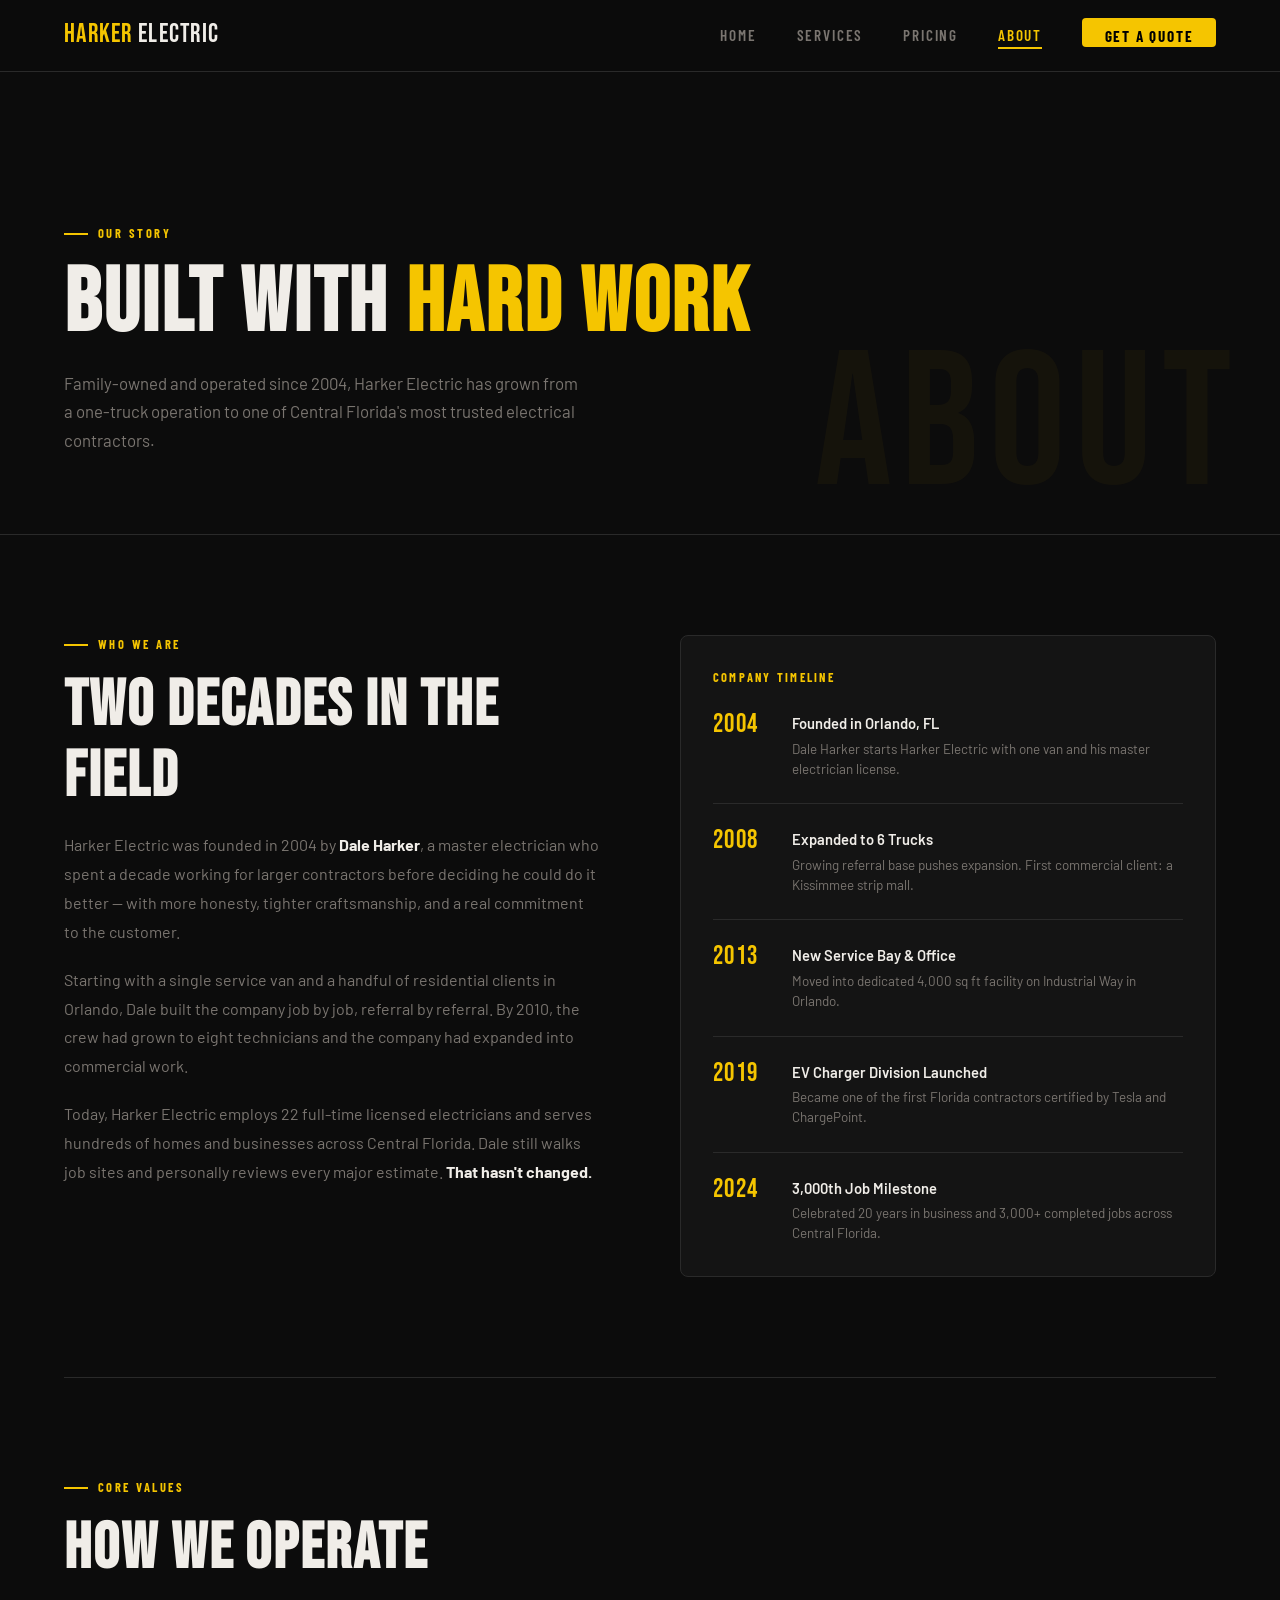
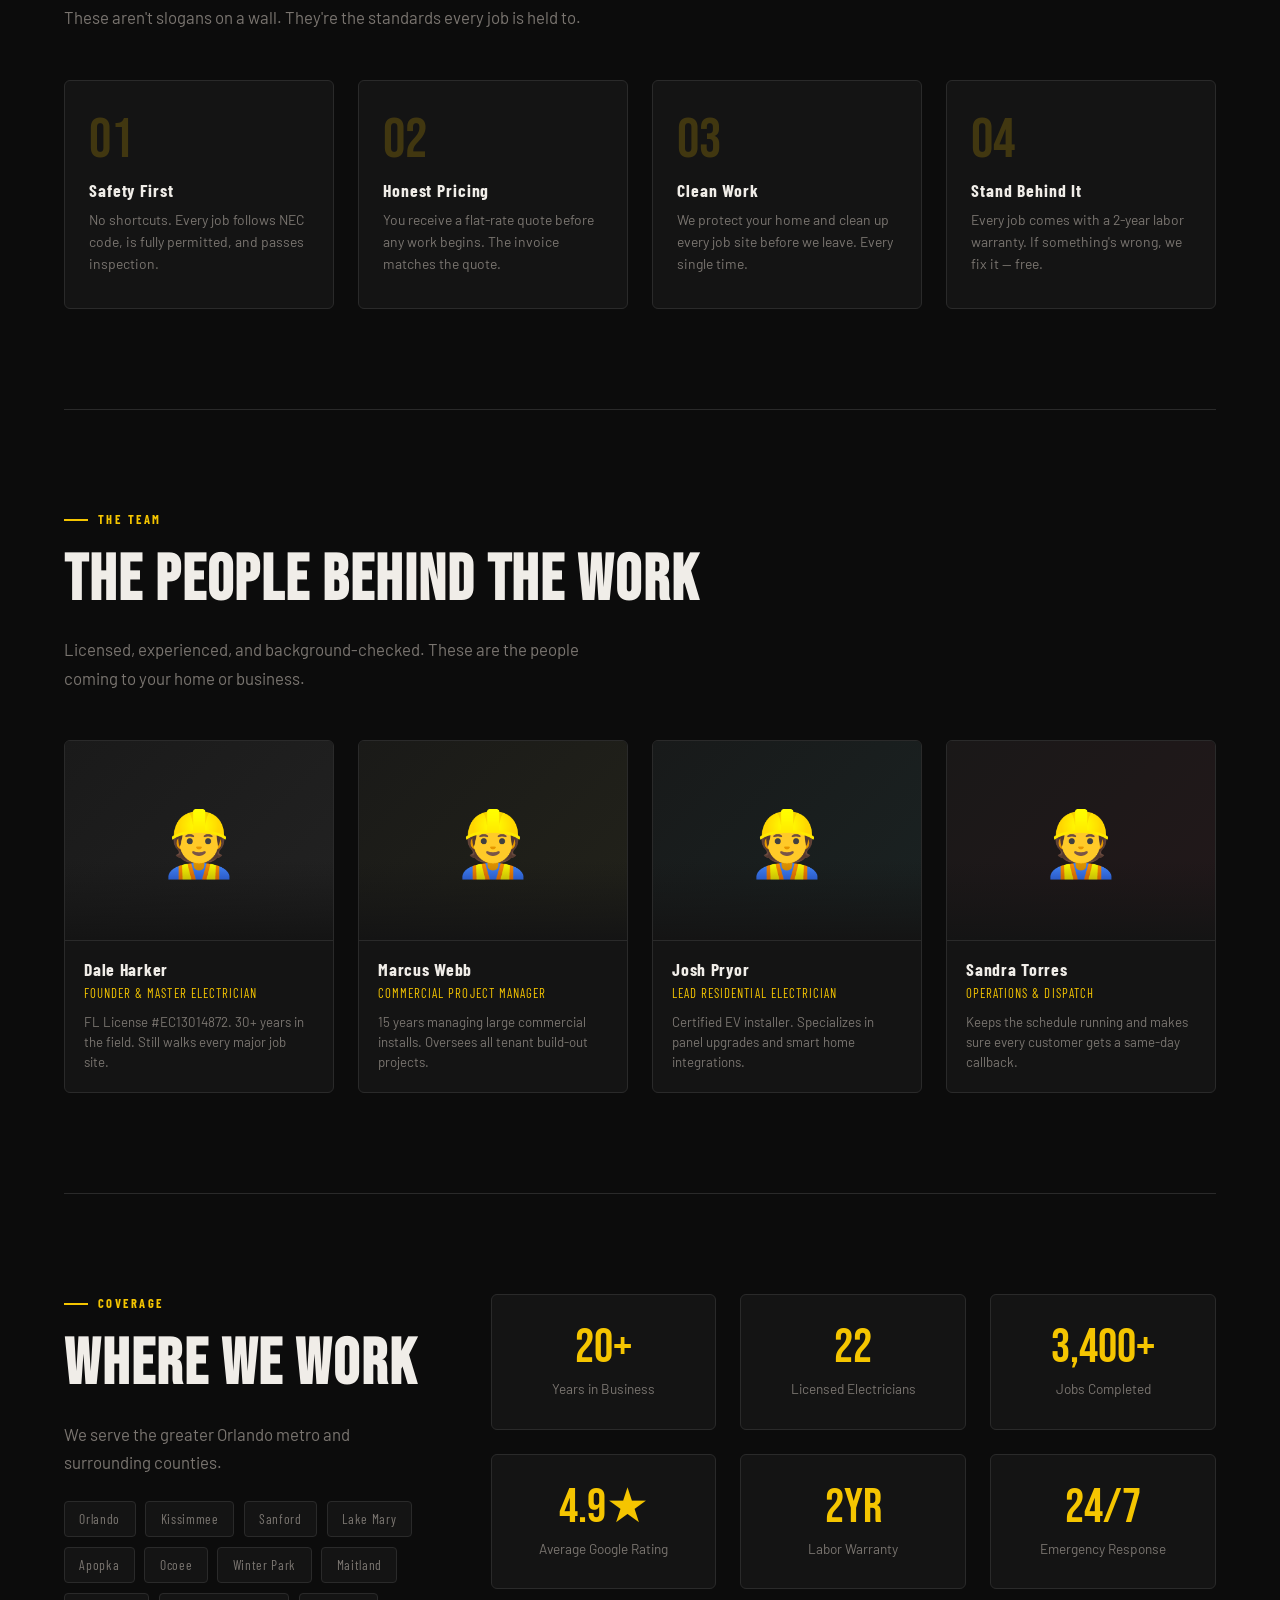
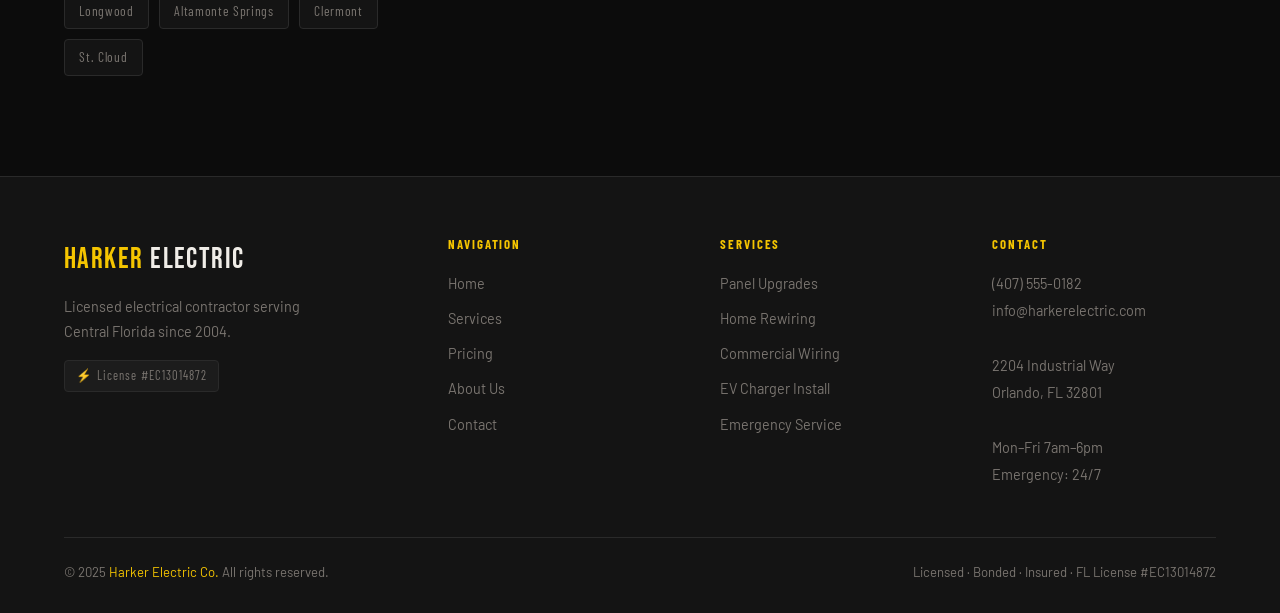
==== about.html @ 9a43e36b "Add files via upload" ====
<!DOCTYPE html>
<html lang="en">
<head>
  <meta charset="UTF-8">
  <meta name="viewport" content="width=device-width, initial-scale=1.0">
  <title>About Us — Harker Electric Co.</title>
  <link rel="stylesheet" href="styles.css">
  <style>
    .page-hero {
      padding: calc(var(--nav-h) + 80px) 5% 80px;
      border-bottom: 1px solid var(--border);
      position: relative;
      overflow: hidden;
    }

    .page-hero::after {
      content: 'ABOUT';
      position: absolute;
      right: 3%;
      bottom: -10%;
      font-family: 'Bebas Neue', sans-serif;
      font-size: clamp(6rem, 15vw, 14rem);
      color: rgba(245,197,0,0.04);
      letter-spacing: 0.05em;
      pointer-events: none;
    }

    .page-hero h1 {
      font-family: 'Bebas Neue', sans-serif;
      font-size: clamp(3rem, 7vw, 6rem);
      letter-spacing: 0.03em;
      line-height: 1;
      max-width: 700px;
    }

    .page-hero h1 em { font-style: normal; color: var(--yellow); }
    .page-hero p { color: var(--muted); font-size: 1.05rem; max-width: 520px; line-height: 1.7; margin-top: 1.2rem; }

    /* ── Story ── */
    .story-grid {
      display: grid;
      grid-template-columns: 1fr 1fr;
      gap: 5rem;
      align-items: start;
    }

    .story-text p {
      color: var(--muted);
      font-size: 1rem;
      line-height: 1.8;
      margin-bottom: 1.2rem;
    }

    .story-text p strong { color: var(--text); }

    .story-timeline {
      background: var(--surface);
      border: 1px solid var(--border);
      border-radius: 8px;
      padding: 2rem;
    }

    .timeline-title {
      font-family: 'Barlow Condensed', sans-serif;
      font-size: 0.78rem;
      font-weight: 700;
      letter-spacing: 0.18em;
      text-transform: uppercase;
      color: var(--yellow);
      margin-bottom: 1.5rem;
    }

    .tl-item {
      display: flex;
      gap: 1.2rem;
      padding-bottom: 1.5rem;
      margin-bottom: 1.5rem;
      border-bottom: 1px solid var(--border);
      position: relative;
    }

    .tl-item:last-child { border-bottom: none; margin-bottom: 0; padding-bottom: 0; }

    .tl-year {
      font-family: 'Bebas Neue', sans-serif;
      font-size: 1.6rem;
      color: var(--yellow);
      letter-spacing: 0.05em;
      line-height: 1;
      min-width: 60px;
    }

    .tl-content strong { display: block; font-size: 0.92rem; font-weight: 600; margin-bottom: 0.2rem; }
    .tl-content p { font-size: 0.84rem; color: var(--muted); line-height: 1.5; }

    /* ── Values ── */
    .values-grid {
      display: grid;
      grid-template-columns: repeat(4, 1fr);
      gap: 1.5rem;
    }

    .value-card {
      background: var(--surface);
      border: 1px solid var(--border);
      border-radius: 6px;
      padding: 2rem 1.5rem;
      transition: border-color 0.2s;
    }

    .value-card:hover { border-color: rgba(245,197,0,0.4); }

    .value-num {
      font-family: 'Bebas Neue', sans-serif;
      font-size: 3.5rem;
      color: rgba(245,197,0,0.2);
      line-height: 1;
      margin-bottom: 0.8rem;
    }

    .value-card h3 {
      font-family: 'Barlow Condensed', sans-serif;
      font-size: 1.1rem;
      font-weight: 700;
      letter-spacing: 0.05em;
      margin-bottom: 0.5rem;
    }

    .value-card p { font-size: 0.87rem; color: var(--muted); line-height: 1.6; }

    /* ── Team ── */
    .team-grid {
      display: grid;
      grid-template-columns: repeat(4, 1fr);
      gap: 1.5rem;
    }

    .team-card {
      background: var(--surface);
      border: 1px solid var(--border);
      border-radius: 6px;
      overflow: hidden;
      transition: border-color 0.2s, transform 0.2s;
    }

    .team-card:hover {
      border-color: rgba(245,197,0,0.4);
      transform: translateY(-3px);
    }

    .team-photo {
      height: 200px;
      background: var(--surface2);
      display: flex;
      align-items: center;
      justify-content: center;
      border-bottom: 1px solid var(--border);
      font-size: 4rem;
      position: relative;
      overflow: hidden;
    }

    .team-photo::after {
      content: '';
      position: absolute;
      bottom: 0; left: 0; right: 0;
      height: 40%;
      background: linear-gradient(transparent, var(--surface));
    }

    .team-info { padding: 1.2rem; }

    .team-info h3 {
      font-family: 'Barlow Condensed', sans-serif;
      font-size: 1.1rem;
      font-weight: 700;
      letter-spacing: 0.04em;
      margin-bottom: 0.2rem;
    }

    .team-role {
      font-size: 0.8rem;
      color: var(--yellow);
      font-family: 'Barlow Condensed', sans-serif;
      letter-spacing: 0.08em;
      text-transform: uppercase;
      margin-bottom: 0.6rem;
    }

    .team-info p { font-size: 0.83rem; color: var(--muted); line-height: 1.5; }

    /* ── Service Area ── */
    .area-grid {
      display: grid;
      grid-template-columns: 1fr 2fr;
      gap: 4rem;
      align-items: start;
    }

    .area-tags { display: flex; flex-wrap: wrap; gap: 0.6rem; margin-top: 1.5rem; }

    .area-tag {
      background: var(--surface);
      border: 1px solid var(--border);
      border-radius: 4px;
      padding: 0.4rem 0.9rem;
      font-size: 0.85rem;
      font-family: 'Barlow Condensed', sans-serif;
      letter-spacing: 0.05em;
      color: var(--muted);
      transition: border-color 0.2s, color 0.2s;
    }

    .area-tag:hover { border-color: var(--yellow); color: var(--yellow); }

    .stats-row {
      display: grid;
      grid-template-columns: repeat(3, 1fr);
      gap: 1.5rem;
    }

    .stat-box {
      background: var(--surface);
      border: 1px solid var(--border);
      border-radius: 6px;
      padding: 1.8rem;
      text-align: center;
    }

    .stat-box .stat-num {
      font-family: 'Bebas Neue', sans-serif;
      font-size: 3rem;
      color: var(--yellow);
      line-height: 1;
      margin-bottom: 0.4rem;
    }

    .stat-box .stat-label { font-size: 0.85rem; color: var(--muted); }

    @media (max-width: 1000px) {
      .values-grid { grid-template-columns: 1fr 1fr; }
      .team-grid { grid-template-columns: 1fr 1fr; }
    }

    @media (max-width: 700px) {
      .story-grid { grid-template-columns: 1fr; }
      .values-grid { grid-template-columns: 1fr; }
      .team-grid { grid-template-columns: 1fr; }
      .area-grid { grid-template-columns: 1fr; }
      .stats-row { grid-template-columns: 1fr; }
    }
  </style>
</head>
<body>

<nav>
  <a href="index.html" class="nav-logo">HARKER <span>ELECTRIC</span></a>
  <ul class="nav-links">
    <li><a href="index.html">Home</a></li>
    <li><a href="services.html">Services</a></li>
    <li><a href="pricing.html">Pricing</a></li>
    <li><a href="about.html" class="active">About</a></li>
    <li><a href="contact.html" class="nav-cta">Get a Quote</a></li>
  </ul>
</nav>

<div class="page">

  <div class="page-hero">
    <div class="section-label">Our Story</div>
    <h1>BUILT WITH <em>HARD WORK</em></h1>
    <p>Family-owned and operated since 2004, Harker Electric has grown from a one-truck operation to one of Central Florida's most trusted electrical contractors.</p>
  </div>

  <!-- STORY -->
  <section>
    <div class="story-grid">
      <div class="story-text">
        <div class="section-label">Who We Are</div>
        <h2 class="section-title">TWO DECADES IN THE FIELD</h2>
        <p>Harker Electric was founded in 2004 by <strong>Dale Harker</strong>, a master electrician who spent a decade working for larger contractors before deciding he could do it better — with more honesty, tighter craftsmanship, and a real commitment to the customer.</p>
        <p>Starting with a single service van and a handful of residential clients in Orlando, Dale built the company job by job, referral by referral. By 2010, the crew had grown to eight technicians and the company had expanded into commercial work.</p>
        <p>Today, Harker Electric employs 22 full-time licensed electricians and serves hundreds of homes and businesses across Central Florida. Dale still walks job sites and personally reviews every major estimate. <strong>That hasn't changed.</strong></p>
      </div>
      <div>
        <div class="story-timeline">
          <div class="timeline-title">Company Timeline</div>
          <div class="tl-item">
            <div class="tl-year">2004</div>
            <div class="tl-content">
              <strong>Founded in Orlando, FL</strong>
              <p>Dale Harker starts Harker Electric with one van and his master electrician license.</p>
            </div>
          </div>
          <div class="tl-item">
            <div class="tl-year">2008</div>
            <div class="tl-content">
              <strong>Expanded to 6 Trucks</strong>
              <p>Growing referral base pushes expansion. First commercial client: a Kissimmee strip mall.</p>
            </div>
          </div>
          <div class="tl-item">
            <div class="tl-year">2013</div>
            <div class="tl-content">
              <strong>New Service Bay &amp; Office</strong>
              <p>Moved into dedicated 4,000 sq ft facility on Industrial Way in Orlando.</p>
            </div>
          </div>
          <div class="tl-item">
            <div class="tl-year">2019</div>
            <div class="tl-content">
              <strong>EV Charger Division Launched</strong>
              <p>Became one of the first Florida contractors certified by Tesla and ChargePoint.</p>
            </div>
          </div>
          <div class="tl-item">
            <div class="tl-year">2024</div>
            <div class="tl-content">
              <strong>3,000th Job Milestone</strong>
              <p>Celebrated 20 years in business and 3,000+ completed jobs across Central Florida.</p>
            </div>
          </div>
        </div>
      </div>
    </div>
  </section>

  <div class="divider"></div>

  <!-- VALUES -->
  <section>
    <div class="section-label">Core Values</div>
    <h2 class="section-title">HOW WE OPERATE</h2>
    <p class="section-sub" style="margin-bottom:3rem">These aren't slogans on a wall. They're the standards every job is held to.</p>
    <div class="values-grid">
      <div class="value-card">
        <div class="value-num">01</div>
        <h3>Safety First</h3>
        <p>No shortcuts. Every job follows NEC code, is fully permitted, and passes inspection.</p>
      </div>
      <div class="value-card">
        <div class="value-num">02</div>
        <h3>Honest Pricing</h3>
        <p>You receive a flat-rate quote before any work begins. The invoice matches the quote.</p>
      </div>
      <div class="value-card">
        <div class="value-num">03</div>
        <h3>Clean Work</h3>
        <p>We protect your home and clean up every job site before we leave. Every single time.</p>
      </div>
      <div class="value-card">
        <div class="value-num">04</div>
        <h3>Stand Behind It</h3>
        <p>Every job comes with a 2-year labor warranty. If something's wrong, we fix it — free.</p>
      </div>
    </div>
  </section>

  <div class="divider"></div>

  <!-- TEAM -->
  <section>
    <div class="section-label">The Team</div>
    <h2 class="section-title">THE PEOPLE BEHIND THE WORK</h2>
    <p class="section-sub" style="margin-bottom:3rem">Licensed, experienced, and background-checked. These are the people coming to your home or business.</p>
    <div class="team-grid">
      <div class="team-card">
        <div class="team-photo" style="background: linear-gradient(135deg, #1a1a1a, #222)">👷</div>
        <div class="team-info">
          <h3>Dale Harker</h3>
          <div class="team-role">Founder &amp; Master Electrician</div>
          <p>FL License #EC13014872. 30+ years in the field. Still walks every major job site.</p>
        </div>
      </div>
      <div class="team-card">
        <div class="team-photo" style="background: linear-gradient(135deg, #1a1a18, #22221a)">👷</div>
        <div class="team-info">
          <h3>Marcus Webb</h3>
          <div class="team-role">Commercial Project Manager</div>
          <p>15 years managing large commercial installs. Oversees all tenant build-out projects.</p>
        </div>
      </div>
      <div class="team-card">
        <div class="team-photo" style="background: linear-gradient(135deg, #181a1a, #1a2222)">👷</div>
        <div class="team-info">
          <h3>Josh Pryor</h3>
          <div class="team-role">Lead Residential Electrician</div>
          <p>Certified EV installer. Specializes in panel upgrades and smart home integrations.</p>
        </div>
      </div>
      <div class="team-card">
        <div class="team-photo" style="background: linear-gradient(135deg, #1a1818, #22181a)">👷</div>
        <div class="team-info">
          <h3>Sandra Torres</h3>
          <div class="team-role">Operations &amp; Dispatch</div>
          <p>Keeps the schedule running and makes sure every customer gets a same-day callback.</p>
        </div>
      </div>
    </div>
  </section>

  <div class="divider"></div>

  <!-- SERVICE AREA + STATS -->
  <section>
    <div class="area-grid">
      <div>
        <div class="section-label">Coverage</div>
        <h2 class="section-title">WHERE WE WORK</h2>
        <p class="section-sub">We serve the greater Orlando metro and surrounding counties.</p>
        <div class="area-tags">
          <span class="area-tag">Orlando</span>
          <span class="area-tag">Kissimmee</span>
          <span class="area-tag">Sanford</span>
          <span class="area-tag">Lake Mary</span>
          <span class="area-tag">Apopka</span>
          <span class="area-tag">Ocoee</span>
          <span class="area-tag">Winter Park</span>
          <span class="area-tag">Maitland</span>
          <span class="area-tag">Longwood</span>
          <span class="area-tag">Altamonte Springs</span>
          <span class="area-tag">Clermont</span>
          <span class="area-tag">St. Cloud</span>
        </div>
      </div>
      <div>
        <div class="stats-row">
          <div class="stat-box">
            <div class="stat-num">20+</div>
            <div class="stat-label">Years in Business</div>
          </div>
          <div class="stat-box">
            <div class="stat-num">22</div>
            <div class="stat-label">Licensed Electricians</div>
          </div>
          <div class="stat-box">
            <div class="stat-num">3,400+</div>
            <div class="stat-label">Jobs Completed</div>
          </div>
          <div class="stat-box">
            <div class="stat-num">4.9★</div>
            <div class="stat-label">Average Google Rating</div>
          </div>
          <div class="stat-box">
            <div class="stat-num">2yr</div>
            <div class="stat-label">Labor Warranty</div>
          </div>
          <div class="stat-box">
            <div class="stat-num">24/7</div>
            <div class="stat-label">Emergency Response</div>
          </div>
        </div>
      </div>
    </div>
  </section>

  <!-- FOOTER -->
  <footer>
    <div class="footer-grid">
      <div class="footer-brand">
        <div class="nav-logo">HARKER <span>ELECTRIC</span></div>
        <p>Licensed electrical contractor serving Central Florida since 2004.</p>
        <div class="license-tag" style="margin-top:1rem">⚡ License #EC13014872</div>
      </div>
      <div class="footer-col">
        <h4>Navigation</h4>
        <ul>
          <li><a href="index.html">Home</a></li>
          <li><a href="services.html">Services</a></li>
          <li><a href="pricing.html">Pricing</a></li>
          <li><a href="about.html">About Us</a></li>
          <li><a href="contact.html">Contact</a></li>
        </ul>
      </div>
      <div class="footer-col">
        <h4>Services</h4>
        <ul>
          <li><a href="services.html">Panel Upgrades</a></li>
          <li><a href="services.html">Home Rewiring</a></li>
          <li><a href="services.html">Commercial Wiring</a></li>
          <li><a href="services.html">EV Charger Install</a></li>
          <li><a href="services.html">Emergency Service</a></li>
        </ul>
      </div>
      <div class="footer-col">
        <h4>Contact</h4>
        <p>
          (407) 555-0182<br>
          info@harkerelectric.com<br><br>
          2204 Industrial Way<br>
          Orlando, FL 32801<br><br>
          Mon–Fri 7am–6pm<br>
          Emergency: 24/7
        </p>
      </div>
    </div>
    <div class="footer-bottom">
      <p>© 2025 <span>Harker Electric Co.</span> All rights reserved.</p>
      <p>Licensed · Bonded · Insured · FL License #EC13014872</p>
    </div>
  </footer>

</div>
</body>
</html>
---- styles.css ----
@import url('https://fonts.googleapis.com/css2?family=Bebas+Neue&family=Barlow:wght@400;500;600;700&family=Barlow+Condensed:wght@600;700&display=swap');

/* ── Reset & Base ── */
*, *::before, *::after { box-sizing: border-box; margin: 0; padding: 0; }

:root {
  --bg:        #0c0c0c;
  --surface:   #141414;
  --surface2:  #1c1c1c;
  --border:    #2a2a2a;
  --yellow:    #f5c500;
  --yellow-dk: #c99e00;
  --text:      #f0ede8;
  --muted:     #7a7570;
  --danger:    #e04040;
  --radius:    4px;
  --nav-h:     72px;
}

html { scroll-behavior: smooth; }

body {
  background: var(--bg);
  color: var(--text);
  font-family: 'Barlow', sans-serif;
  font-size: 16px;
  line-height: 1.6;
  -webkit-font-smoothing: antialiased;
}

a { color: inherit; text-decoration: none; }
img { display: block; max-width: 100%; }
ul { list-style: none; }

/* ── Typography ── */
h1, h2, h3, h4 { line-height: 1.1; }

.display {
  font-family: 'Bebas Neue', sans-serif;
  letter-spacing: 0.02em;
}

/* ── Nav ── */
nav {
  position: fixed;
  top: 0; left: 0; right: 0;
  height: var(--nav-h);
  background: rgba(12,12,12,0.96);
  backdrop-filter: blur(12px);
  border-bottom: 1px solid var(--border);
  display: flex;
  align-items: center;
  justify-content: space-between;
  padding: 0 5%;
  z-index: 100;
}

.nav-logo {
  font-family: 'Bebas Neue', sans-serif;
  font-size: 1.6rem;
  letter-spacing: 0.05em;
  color: var(--yellow);
}

.nav-logo span { color: var(--text); }

.nav-links {
  display: flex;
  gap: 2.5rem;
  font-family: 'Barlow Condensed', sans-serif;
  font-size: 0.95rem;
  font-weight: 600;
  letter-spacing: 0.12em;
  text-transform: uppercase;
}

.nav-links a {
  color: var(--muted);
  transition: color 0.2s;
  padding-bottom: 3px;
  border-bottom: 2px solid transparent;
}

.nav-links a:hover,
.nav-links a.active {
  color: var(--yellow);
  border-bottom-color: var(--yellow);
}

.nav-cta {
  background: var(--yellow);
  color: #000 !important;
  padding: 0.55rem 1.4rem;
  border-bottom: none !important;
  border-radius: var(--radius);
  font-weight: 700;
  transition: background 0.2s !important;
}

.nav-cta:hover { background: #ffd740 !important; }

/* ── Page Wrapper ── */
.page { padding-top: var(--nav-h); }

/* ── Buttons ── */
.btn {
  display: inline-flex;
  align-items: center;
  gap: 0.5rem;
  font-family: 'Barlow Condensed', sans-serif;
  font-weight: 700;
  font-size: 0.9rem;
  letter-spacing: 0.12em;
  text-transform: uppercase;
  padding: 0.85rem 2rem;
  border-radius: var(--radius);
  cursor: pointer;
  transition: all 0.2s;
  border: 2px solid transparent;
}

.btn-primary {
  background: var(--yellow);
  color: #000;
}
.btn-primary:hover {
  background: #ffd740;
  transform: translateY(-1px);
}

.btn-outline {
  background: transparent;
  border-color: var(--border);
  color: var(--text);
}
.btn-outline:hover {
  border-color: var(--yellow);
  color: var(--yellow);
}

/* ── Section Helpers ── */
section { padding: 100px 5%; }

.section-label {
  font-family: 'Barlow Condensed', sans-serif;
  font-size: 0.78rem;
  font-weight: 700;
  letter-spacing: 0.2em;
  text-transform: uppercase;
  color: var(--yellow);
  display: flex;
  align-items: center;
  gap: 0.6rem;
  margin-bottom: 1rem;
}
.section-label::before {
  content: '';
  display: block;
  width: 24px; height: 2px;
  background: var(--yellow);
}

.section-title {
  font-family: 'Bebas Neue', sans-serif;
  font-size: clamp(2.5rem, 5vw, 4rem);
  letter-spacing: 0.03em;
  margin-bottom: 1.2rem;
}

.section-sub {
  color: var(--muted);
  font-size: 1.05rem;
  max-width: 560px;
  line-height: 1.7;
}

/* ── Divider ── */
.divider {
  height: 1px;
  background: var(--border);
  margin: 0 5%;
}

/* ── Footer ── */
footer {
  background: var(--surface);
  border-top: 1px solid var(--border);
  padding: 60px 5% 30px;
}

.footer-grid {
  display: grid;
  grid-template-columns: 1.5fr 1fr 1fr 1fr;
  gap: 3rem;
  margin-bottom: 3rem;
}

.footer-brand .nav-logo { font-size: 1.8rem; margin-bottom: 0.8rem; }
.footer-brand p { color: var(--muted); font-size: 0.9rem; line-height: 1.7; max-width: 260px; }

.footer-col h4 {
  font-family: 'Barlow Condensed', sans-serif;
  font-size: 0.8rem;
  font-weight: 700;
  letter-spacing: 0.15em;
  text-transform: uppercase;
  color: var(--yellow);
  margin-bottom: 1.2rem;
}

.footer-col ul { display: flex; flex-direction: column; gap: 0.6rem; }
.footer-col ul li a { color: var(--muted); font-size: 0.9rem; transition: color 0.2s; }
.footer-col ul li a:hover { color: var(--text); }

.footer-col p { color: var(--muted); font-size: 0.9rem; line-height: 1.9; }

.footer-bottom {
  border-top: 1px solid var(--border);
  padding-top: 1.5rem;
  display: flex;
  justify-content: space-between;
  align-items: center;
  color: var(--muted);
  font-size: 0.82rem;
}

.footer-bottom span { color: var(--yellow); }

/* ── License Badge ── */
.license-tag {
  display: inline-flex;
  align-items: center;
  gap: 0.4rem;
  background: var(--surface2);
  border: 1px solid var(--border);
  border-radius: var(--radius);
  padding: 0.3rem 0.7rem;
  font-size: 0.78rem;
  color: var(--muted);
  font-family: 'Barlow Condensed', sans-serif;
  letter-spacing: 0.08em;
}

/* ── Cards ── */
.card {
  background: var(--surface);
  border: 1px solid var(--border);
  border-radius: 6px;
  padding: 2rem;
  transition: border-color 0.2s, transform 0.2s;
}
.card:hover {
  border-color: var(--yellow);
  transform: translateY(-3px);
}

/* ── Icon Box ── */
.icon-box {
  width: 52px; height: 52px;
  background: rgba(245,197,0,0.1);
  border: 1px solid rgba(245,197,0,0.25);
  border-radius: 6px;
  display: flex;
  align-items: center;
  justify-content: center;
  margin-bottom: 1.2rem;
  font-size: 1.4rem;
}

/* ── Tag ── */
.tag {
  display: inline-block;
  padding: 0.2rem 0.65rem;
  border-radius: 100px;
  font-size: 0.75rem;
  font-weight: 600;
  letter-spacing: 0.06em;
  font-family: 'Barlow Condensed', sans-serif;
  text-transform: uppercase;
}
.tag-yellow { background: rgba(245,197,0,0.15); color: var(--yellow); }
.tag-green  { background: rgba(50,200,100,0.12); color: #4cd080; }

/* ── Responsive ── */
@media (max-width: 900px) {
  .footer-grid { grid-template-columns: 1fr 1fr; }
}

@media (max-width: 640px) {
  .nav-links { display: none; }
  .footer-grid { grid-template-columns: 1fr; }
  section { padding: 70px 6%; }
}
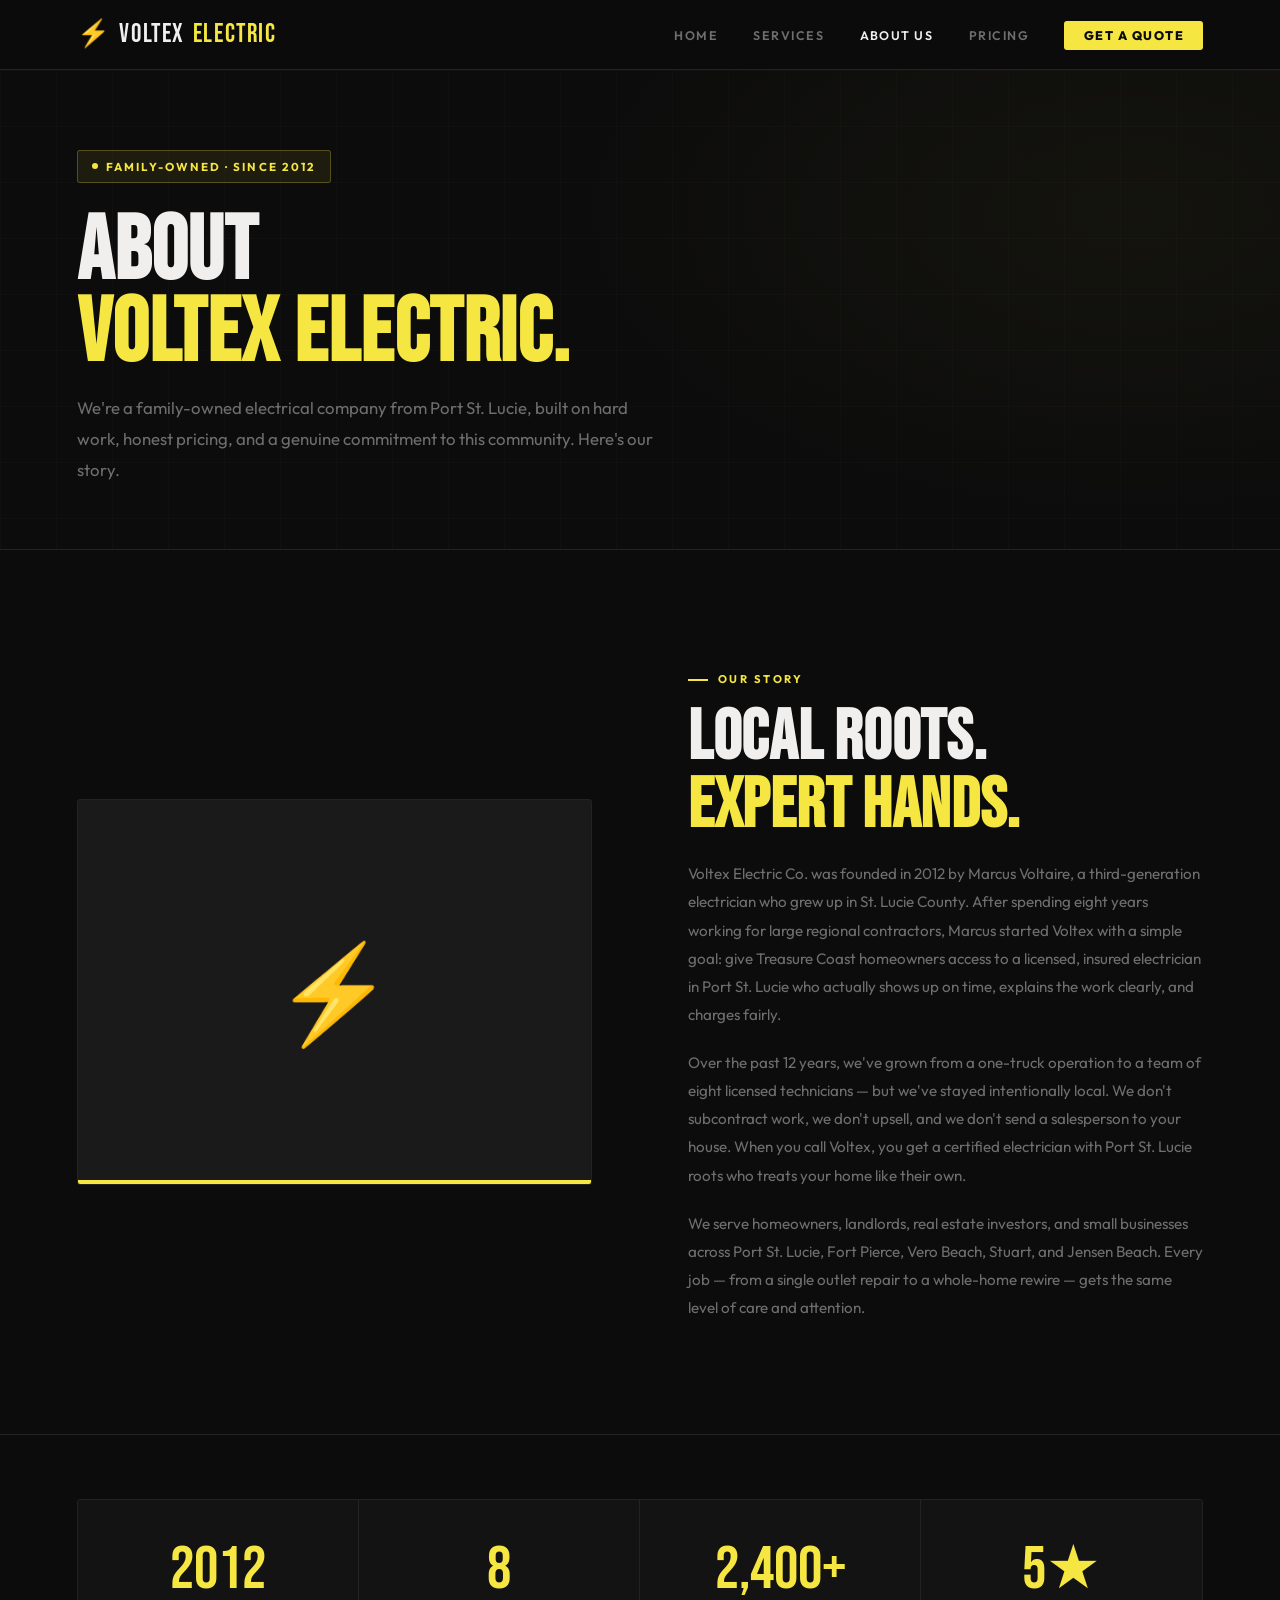
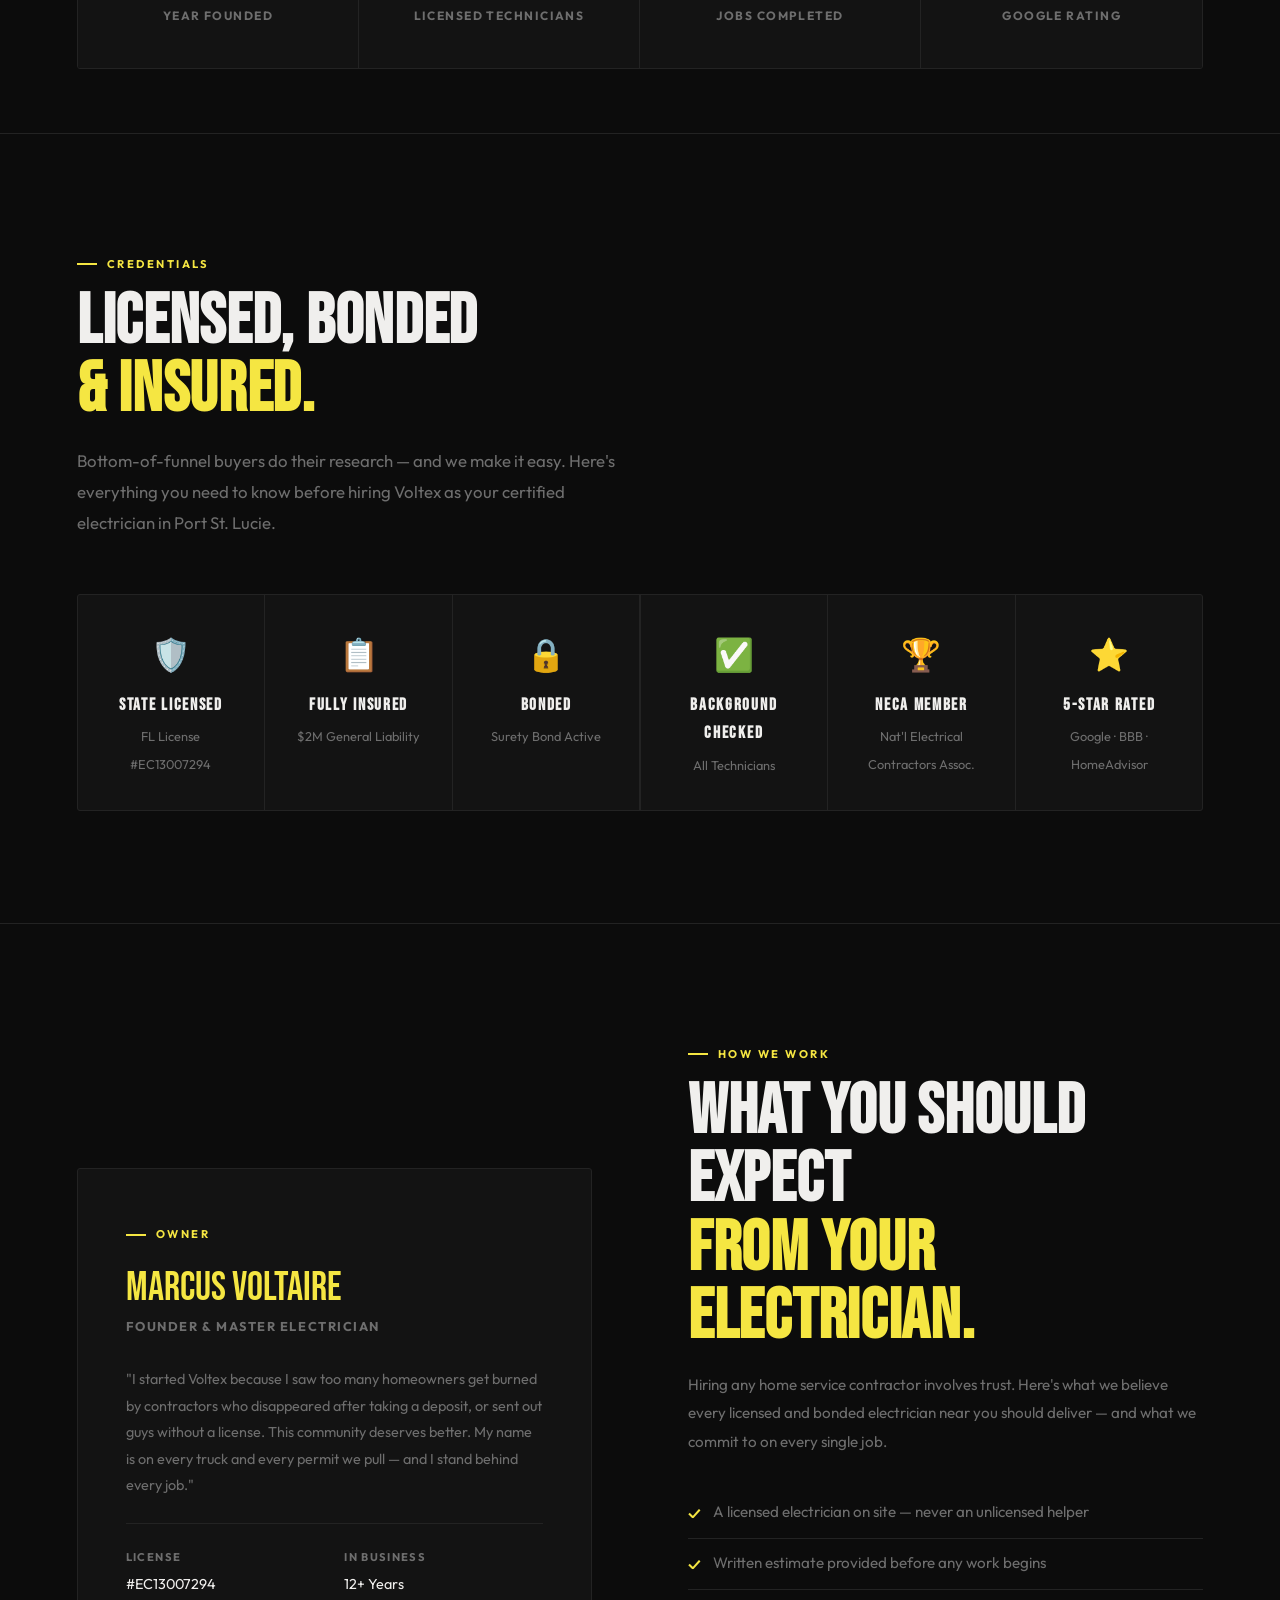
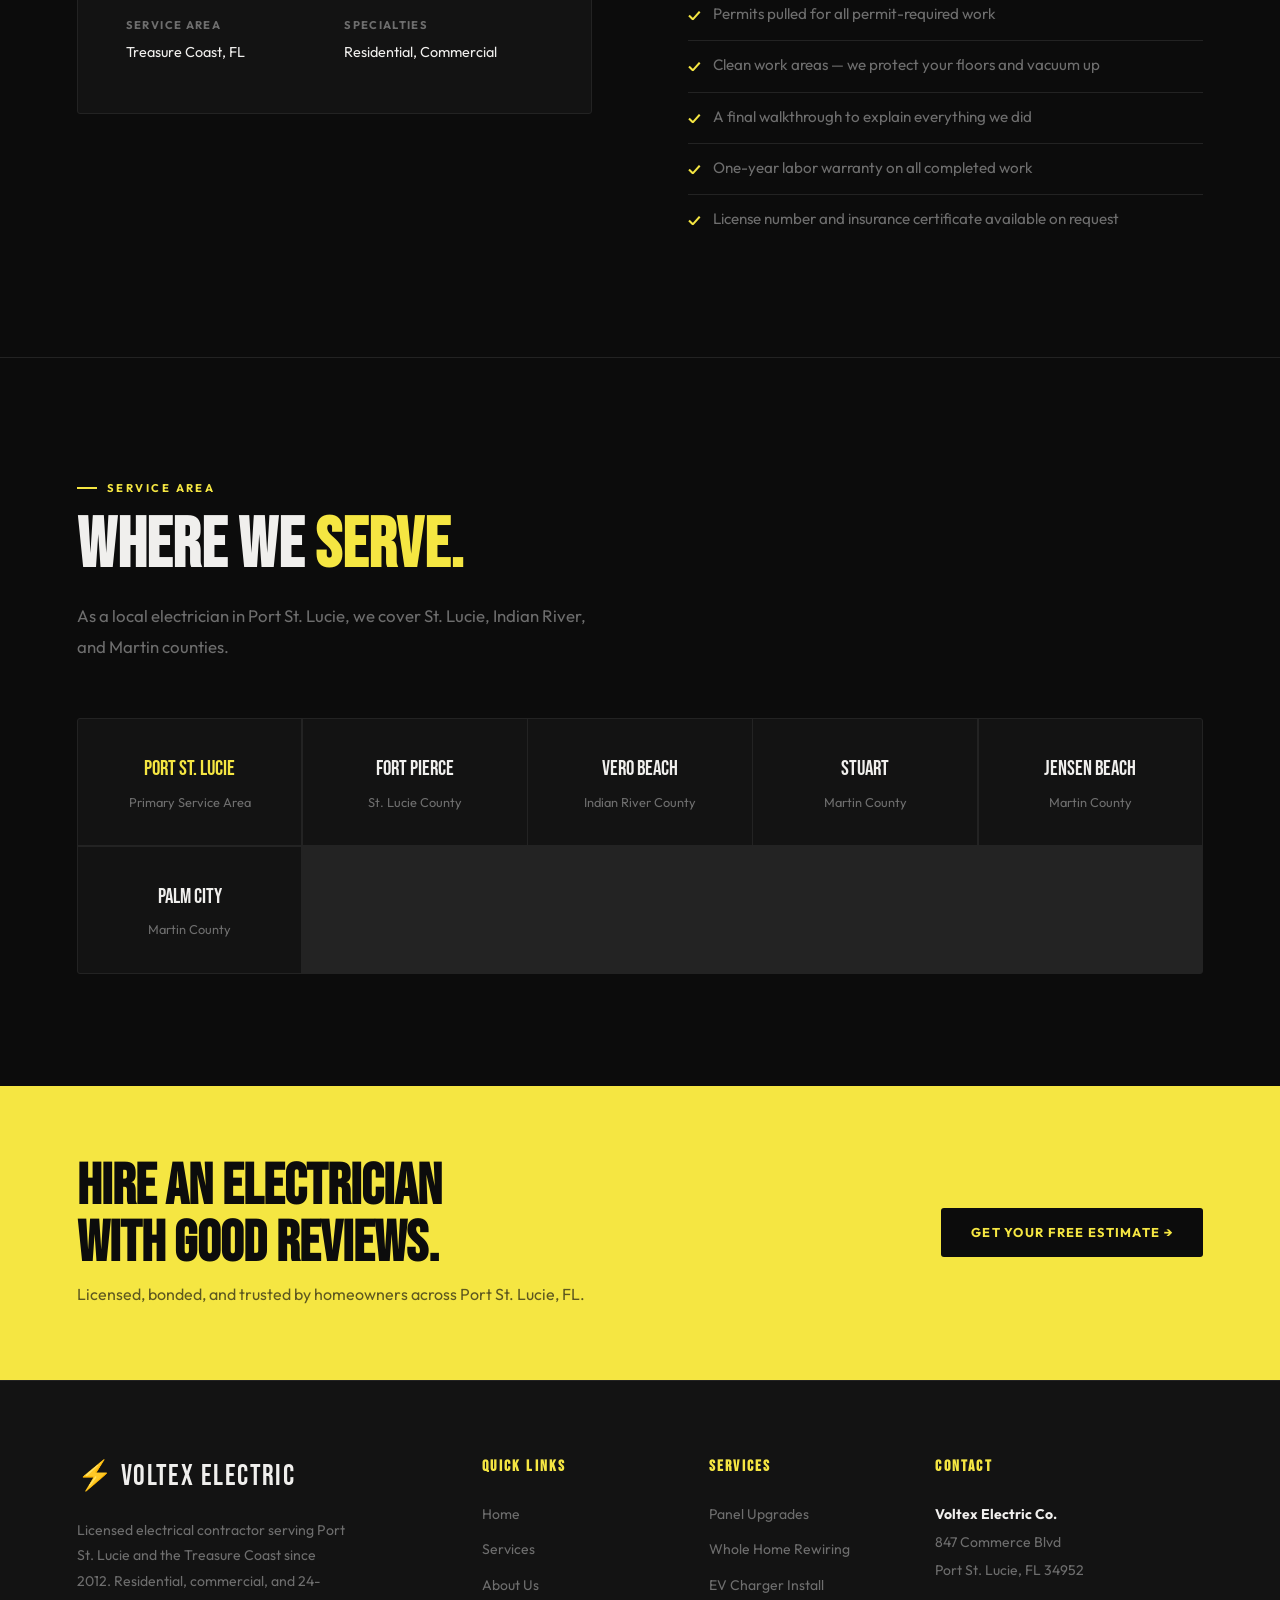
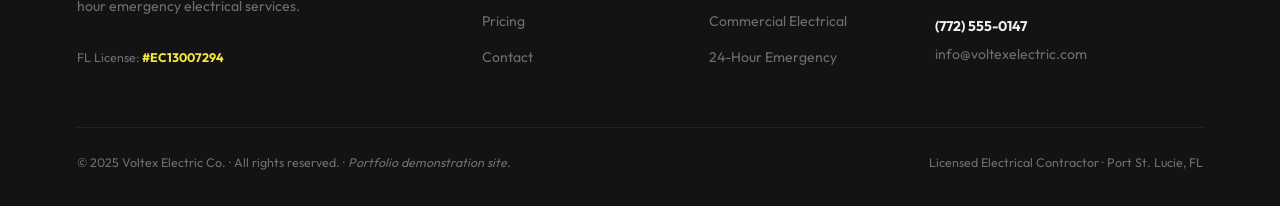
==== commit 728b8b3c: "Add files via upload" ====
--- a/about.html
+++ b/about.html
@@ -1,505 +1,276 @@
 <!DOCTYPE html>
 <html lang="en">
 <head>
-  <meta charset="UTF-8">
-  <meta name="viewport" content="width=device-width, initial-scale=1.0">
-  <title>About Us — Harker Electric Co.</title>
-  <link rel="stylesheet" href="styles.css">
-  <style>
-    .page-hero {
-      padding: calc(var(--nav-h) + 80px) 5% 80px;
-      border-bottom: 1px solid var(--border);
-      position: relative;
-      overflow: hidden;
-    }
-
-    .page-hero::after {
-      content: 'ABOUT';
-      position: absolute;
-      right: 3%;
-      bottom: -10%;
-      font-family: 'Bebas Neue', sans-serif;
-      font-size: clamp(6rem, 15vw, 14rem);
-      color: rgba(245,197,0,0.04);
-      letter-spacing: 0.05em;
-      pointer-events: none;
-    }
-
-    .page-hero h1 {
-      font-family: 'Bebas Neue', sans-serif;
-      font-size: clamp(3rem, 7vw, 6rem);
-      letter-spacing: 0.03em;
-      line-height: 1;
-      max-width: 700px;
-    }
-
-    .page-hero h1 em { font-style: normal; color: var(--yellow); }
-    .page-hero p { color: var(--muted); font-size: 1.05rem; max-width: 520px; line-height: 1.7; margin-top: 1.2rem; }
-
-    /* ── Story ── */
-    .story-grid {
-      display: grid;
-      grid-template-columns: 1fr 1fr;
-      gap: 5rem;
-      align-items: start;
-    }
-
-    .story-text p {
-      color: var(--muted);
-      font-size: 1rem;
-      line-height: 1.8;
-      margin-bottom: 1.2rem;
-    }
-
-    .story-text p strong { color: var(--text); }
-
-    .story-timeline {
-      background: var(--surface);
-      border: 1px solid var(--border);
-      border-radius: 8px;
-      padding: 2rem;
-    }
-
-    .timeline-title {
-      font-family: 'Barlow Condensed', sans-serif;
-      font-size: 0.78rem;
-      font-weight: 700;
-      letter-spacing: 0.18em;
-      text-transform: uppercase;
-      color: var(--yellow);
-      margin-bottom: 1.5rem;
-    }
-
-    .tl-item {
-      display: flex;
-      gap: 1.2rem;
-      padding-bottom: 1.5rem;
-      margin-bottom: 1.5rem;
-      border-bottom: 1px solid var(--border);
-      position: relative;
-    }
-
-    .tl-item:last-child { border-bottom: none; margin-bottom: 0; padding-bottom: 0; }
-
-    .tl-year {
-      font-family: 'Bebas Neue', sans-serif;
-      font-size: 1.6rem;
-      color: var(--yellow);
-      letter-spacing: 0.05em;
-      line-height: 1;
-      min-width: 60px;
-    }
-
-    .tl-content strong { display: block; font-size: 0.92rem; font-weight: 600; margin-bottom: 0.2rem; }
-    .tl-content p { font-size: 0.84rem; color: var(--muted); line-height: 1.5; }
-
-    /* ── Values ── */
-    .values-grid {
-      display: grid;
-      grid-template-columns: repeat(4, 1fr);
-      gap: 1.5rem;
-    }
-
-    .value-card {
-      background: var(--surface);
-      border: 1px solid var(--border);
-      border-radius: 6px;
-      padding: 2rem 1.5rem;
-      transition: border-color 0.2s;
-    }
-
-    .value-card:hover { border-color: rgba(245,197,0,0.4); }
-
-    .value-num {
-      font-family: 'Bebas Neue', sans-serif;
-      font-size: 3.5rem;
-      color: rgba(245,197,0,0.2);
-      line-height: 1;
-      margin-bottom: 0.8rem;
-    }
-
-    .value-card h3 {
-      font-family: 'Barlow Condensed', sans-serif;
-      font-size: 1.1rem;
-      font-weight: 700;
-      letter-spacing: 0.05em;
-      margin-bottom: 0.5rem;
-    }
-
-    .value-card p { font-size: 0.87rem; color: var(--muted); line-height: 1.6; }
-
-    /* ── Team ── */
-    .team-grid {
-      display: grid;
-      grid-template-columns: repeat(4, 1fr);
-      gap: 1.5rem;
-    }
-
-    .team-card {
-      background: var(--surface);
-      border: 1px solid var(--border);
-      border-radius: 6px;
-      overflow: hidden;
-      transition: border-color 0.2s, transform 0.2s;
-    }
-
-    .team-card:hover {
-      border-color: rgba(245,197,0,0.4);
-      transform: translateY(-3px);
-    }
-
-    .team-photo {
-      height: 200px;
-      background: var(--surface2);
-      display: flex;
-      align-items: center;
-      justify-content: center;
-      border-bottom: 1px solid var(--border);
-      font-size: 4rem;
-      position: relative;
-      overflow: hidden;
-    }
-
-    .team-photo::after {
-      content: '';
-      position: absolute;
-      bottom: 0; left: 0; right: 0;
-      height: 40%;
-      background: linear-gradient(transparent, var(--surface));
-    }
-
-    .team-info { padding: 1.2rem; }
-
-    .team-info h3 {
-      font-family: 'Barlow Condensed', sans-serif;
-      font-size: 1.1rem;
-      font-weight: 700;
-      letter-spacing: 0.04em;
-      margin-bottom: 0.2rem;
-    }
-
-    .team-role {
-      font-size: 0.8rem;
-      color: var(--yellow);
-      font-family: 'Barlow Condensed', sans-serif;
-      letter-spacing: 0.08em;
-      text-transform: uppercase;
-      margin-bottom: 0.6rem;
-    }
-
-    .team-info p { font-size: 0.83rem; color: var(--muted); line-height: 1.5; }
-
-    /* ── Service Area ── */
-    .area-grid {
-      display: grid;
-      grid-template-columns: 1fr 2fr;
-      gap: 4rem;
-      align-items: start;
-    }
-
-    .area-tags { display: flex; flex-wrap: wrap; gap: 0.6rem; margin-top: 1.5rem; }
-
-    .area-tag {
-      background: var(--surface);
-      border: 1px solid var(--border);
-      border-radius: 4px;
-      padding: 0.4rem 0.9rem;
-      font-size: 0.85rem;
-      font-family: 'Barlow Condensed', sans-serif;
-      letter-spacing: 0.05em;
-      color: var(--muted);
-      transition: border-color 0.2s, color 0.2s;
-    }
-
-    .area-tag:hover { border-color: var(--yellow); color: var(--yellow); }
-
-    .stats-row {
-      display: grid;
-      grid-template-columns: repeat(3, 1fr);
-      gap: 1.5rem;
-    }
-
-    .stat-box {
-      background: var(--surface);
-      border: 1px solid var(--border);
-      border-radius: 6px;
-      padding: 1.8rem;
-      text-align: center;
-    }
-
-    .stat-box .stat-num {
-      font-family: 'Bebas Neue', sans-serif;
-      font-size: 3rem;
-      color: var(--yellow);
-      line-height: 1;
-      margin-bottom: 0.4rem;
-    }
-
-    .stat-box .stat-label { font-size: 0.85rem; color: var(--muted); }
-
-    @media (max-width: 1000px) {
-      .values-grid { grid-template-columns: 1fr 1fr; }
-      .team-grid { grid-template-columns: 1fr 1fr; }
-    }
-
-    @media (max-width: 700px) {
-      .story-grid { grid-template-columns: 1fr; }
-      .values-grid { grid-template-columns: 1fr; }
-      .team-grid { grid-template-columns: 1fr; }
-      .area-grid { grid-template-columns: 1fr; }
-      .stats-row { grid-template-columns: 1fr; }
-    }
-  </style>
+  <meta charset="UTF-8" />
+  <meta name="viewport" content="width=device-width, initial-scale=1.0" />
+  <title>About Us | Licensed Electrician in Port St. Lucie, FL | Voltex Electric Co.</title>
+  <meta name="description" content="Voltex Electric Co. is a family-owned, certified electrical company serving Port St. Lucie, FL since 2012. Learn about our license, experience, and commitment to the Treasure Coast community." />
+  <meta name="keywords" content="licensed electrician Port St Lucie, local electrician Port St Lucie, family owned electrical company, certified electrician Port St Lucie, Voltex Electric, experienced electrician Port St Lucie FL, licensed and bonded electrician near me" />
+  <link rel="canonical" href="https://www.voltexelectric.com/about.html" />
+  <link rel="stylesheet" href="style.css" />
 </head>
 <body>
 
 <nav>
-  <a href="index.html" class="nav-logo">HARKER <span>ELECTRIC</span></a>
+  <a class="nav-logo" href="index.html">
+    <span class="bolt">⚡</span>VOLTEX<span>ELECTRIC</span>
+  </a>
   <ul class="nav-links">
     <li><a href="index.html">Home</a></li>
     <li><a href="services.html">Services</a></li>
+    <li><a href="about.html" class="active">About Us</a></li>
     <li><a href="pricing.html">Pricing</a></li>
-    <li><a href="about.html" class="active">About</a></li>
     <li><a href="contact.html" class="nav-cta">Get a Quote</a></li>
   </ul>
+  <button class="hamburger" id="hbg" aria-label="Toggle navigation">
+    <span></span><span></span><span></span>
+  </button>
 </nav>
-
-<div class="page">
-
-  <div class="page-hero">
-    <div class="section-label">Our Story</div>
-    <h1>BUILT WITH <em>HARD WORK</em></h1>
-    <p>Family-owned and operated since 2004, Harker Electric has grown from a one-truck operation to one of Central Florida's most trusted electrical contractors.</p>
-  </div>
-
-  <!-- STORY -->
-  <section>
-    <div class="story-grid">
-      <div class="story-text">
-        <div class="section-label">Who We Are</div>
-        <h2 class="section-title">TWO DECADES IN THE FIELD</h2>
-        <p>Harker Electric was founded in 2004 by <strong>Dale Harker</strong>, a master electrician who spent a decade working for larger contractors before deciding he could do it better — with more honesty, tighter craftsmanship, and a real commitment to the customer.</p>
-        <p>Starting with a single service van and a handful of residential clients in Orlando, Dale built the company job by job, referral by referral. By 2010, the crew had grown to eight technicians and the company had expanded into commercial work.</p>
-        <p>Today, Harker Electric employs 22 full-time licensed electricians and serves hundreds of homes and businesses across Central Florida. Dale still walks job sites and personally reviews every major estimate. <strong>That hasn't changed.</strong></p>
-      </div>
-      <div>
-        <div class="story-timeline">
-          <div class="timeline-title">Company Timeline</div>
-          <div class="tl-item">
-            <div class="tl-year">2004</div>
-            <div class="tl-content">
-              <strong>Founded in Orlando, FL</strong>
-              <p>Dale Harker starts Harker Electric with one van and his master electrician license.</p>
-            </div>
-          </div>
-          <div class="tl-item">
-            <div class="tl-year">2008</div>
-            <div class="tl-content">
-              <strong>Expanded to 6 Trucks</strong>
-              <p>Growing referral base pushes expansion. First commercial client: a Kissimmee strip mall.</p>
-            </div>
-          </div>
-          <div class="tl-item">
-            <div class="tl-year">2013</div>
-            <div class="tl-content">
-              <strong>New Service Bay &amp; Office</strong>
-              <p>Moved into dedicated 4,000 sq ft facility on Industrial Way in Orlando.</p>
-            </div>
-          </div>
-          <div class="tl-item">
-            <div class="tl-year">2019</div>
-            <div class="tl-content">
-              <strong>EV Charger Division Launched</strong>
-              <p>Became one of the first Florida contractors certified by Tesla and ChargePoint.</p>
-            </div>
-          </div>
-          <div class="tl-item">
-            <div class="tl-year">2024</div>
-            <div class="tl-content">
-              <strong>3,000th Job Milestone</strong>
-              <p>Celebrated 20 years in business and 3,000+ completed jobs across Central Florida.</p>
-            </div>
+<div class="mobile-nav" id="mobileNav">
+  <a href="index.html">Home</a>
+  <a href="services.html">Services</a>
+  <a href="about.html">About Us</a>
+  <a href="pricing.html">Pricing</a>
+  <a href="contact.html">Get a Quote</a>
+</div>
+
+<!-- ── PAGE HERO ────────────────────────────────────────── -->
+<div class="page-hero">
+  <div class="hero-grid"></div>
+  <div class="hero-glow"></div>
+  <div class="page-hero-inner">
+    <div class="eyebrow">Family-Owned · Since 2012</div>
+    <h1>ABOUT<br><em>VOLTEX ELECTRIC.</em></h1>
+    <p>We're a family-owned electrical company from Port St. Lucie, built on hard work, honest pricing, and a genuine commitment to this community. Here's our story.</p>
+  </div>
+</div>
+
+<!-- ── STORY SPLIT ───────────────────────────────────────── -->
+<section class="section">
+  <div class="split">
+    <div class="about-img">⚡</div>
+    <div>
+      <div class="label">Our Story</div>
+      <h2 class="title">LOCAL ROOTS.<br><em>EXPERT HANDS.</em></h2>
+      <p style="color: var(--muted); font-size: 0.95rem; line-height: 1.85; margin-bottom: 1.25rem;">
+        Voltex Electric Co. was founded in 2012 by Marcus Voltaire, a third-generation electrician who grew up in St. Lucie County. After spending eight years working for large regional contractors, Marcus started Voltex with a simple goal: give Treasure Coast homeowners access to a licensed, insured electrician in Port St. Lucie who actually shows up on time, explains the work clearly, and charges fairly.
+      </p>
+      <p style="color: var(--muted); font-size: 0.95rem; line-height: 1.85; margin-bottom: 1.25rem;">
+        Over the past 12 years, we've grown from a one-truck operation to a team of eight licensed technicians — but we've stayed intentionally local. We don't subcontract work, we don't upsell, and we don't send a salesperson to your house. When you call Voltex, you get a certified electrician with Port St. Lucie roots who treats your home like their own.
+      </p>
+      <p style="color: var(--muted); font-size: 0.95rem; line-height: 1.85;">
+        We serve homeowners, landlords, real estate investors, and small businesses across Port St. Lucie, Fort Pierce, Vero Beach, Stuart, and Jensen Beach. Every job — from a single outlet repair to a whole-home rewire — gets the same level of care and attention.
+      </p>
+    </div>
+  </div>
+</section>
+
+<!-- ── STATS ────────────────────────────────────────────── -->
+<section class="section-sm" style="border-top: 1px solid var(--border);">
+  <div class="stats-row">
+    <div class="stat">
+      <span class="stat-n">2012</span>
+      <span class="stat-l">Year Founded</span>
+    </div>
+    <div class="stat">
+      <span class="stat-n">8</span>
+      <span class="stat-l">Licensed Technicians</span>
+    </div>
+    <div class="stat">
+      <span class="stat-n">2,400+</span>
+      <span class="stat-l">Jobs Completed</span>
+    </div>
+    <div class="stat">
+      <span class="stat-n">5★</span>
+      <span class="stat-l">Google Rating</span>
+    </div>
+  </div>
+</section>
+
+<!-- ── TRUST BADGES ──────────────────────────────────────── -->
+<section class="section" style="border-top: 1px solid var(--border); padding-top: 7rem;">
+  <div class="label">Credentials</div>
+  <h2 class="title">LICENSED, BONDED<br><em>&amp; INSURED.</em></h2>
+  <p class="subtitle">
+    Bottom-of-funnel buyers do their research — and we make it easy. Here's everything you need to know before hiring Voltex as your certified electrician in Port St. Lucie.
+  </p>
+  <div class="badge-grid">
+    <div class="badge">
+      <span class="badge-icon">🛡️</span>
+      <strong>State Licensed</strong>
+      <small>FL License #EC13007294</small>
+    </div>
+    <div class="badge">
+      <span class="badge-icon">📋</span>
+      <strong>Fully Insured</strong>
+      <small>$2M General Liability</small>
+    </div>
+    <div class="badge">
+      <span class="badge-icon">🔒</span>
+      <strong>Bonded</strong>
+      <small>Surety Bond Active</small>
+    </div>
+    <div class="badge">
+      <span class="badge-icon">✅</span>
+      <strong>Background Checked</strong>
+      <small>All Technicians</small>
+    </div>
+    <div class="badge">
+      <span class="badge-icon">🏆</span>
+      <strong>NECA Member</strong>
+      <small>Nat'l Electrical Contractors Assoc.</small>
+    </div>
+    <div class="badge">
+      <span class="badge-icon">⭐</span>
+      <strong>5-Star Rated</strong>
+      <small>Google · BBB · HomeAdvisor</small>
+    </div>
+  </div>
+</section>
+
+<!-- ── VALUES / WHY CHOOSE US ────────────────────────────── -->
+<section class="section" style="border-top: 1px solid var(--border); padding-top: 7rem;">
+  <div class="split flip">
+    <div>
+      <div class="label">How We Work</div>
+      <h2 class="title">WHAT YOU SHOULD EXPECT<br><em>FROM YOUR ELECTRICIAN.</em></h2>
+      <p style="color: var(--muted); font-size: 0.95rem; line-height: 1.85; margin-bottom: 2rem;">
+        Hiring any home service contractor involves trust. Here's what we believe every licensed and bonded electrician near you should deliver — and what we commit to on every single job.
+      </p>
+      <ul class="check-list">
+        <li>A licensed electrician on site — never an unlicensed helper</li>
+        <li>Written estimate provided before any work begins</li>
+        <li>Permits pulled for all permit-required work</li>
+        <li>Clean work areas — we protect your floors and vacuum up</li>
+        <li>A final walkthrough to explain everything we did</li>
+        <li>One-year labor warranty on all completed work</li>
+        <li>License number and insurance certificate available on request</li>
+      </ul>
+    </div>
+    <div>
+      <div style="background: var(--surface); border: 1px solid var(--border); border-radius: var(--radius); padding: 3rem;">
+        <div class="label" style="margin-bottom: 1.5rem;">Owner</div>
+        <div style="font-family: 'Bebas Neue', sans-serif; font-size: 2.5rem; color: var(--yellow); line-height: 1; margin-bottom: 0.5rem;">MARCUS VOLTAIRE</div>
+        <div style="font-size: 0.8rem; font-weight: 700; letter-spacing: 0.12em; text-transform: uppercase; color: var(--muted); margin-bottom: 1.75rem;">Founder &amp; Master Electrician</div>
+        <p style="color: var(--muted); font-size: 0.9rem; line-height: 1.85; margin-bottom: 1.5rem;">
+          "I started Voltex because I saw too many homeowners get burned by contractors who disappeared after taking a deposit, or sent out guys without a license. This community deserves better. My name is on every truck and every permit we pull — and I stand behind every job."
+        </p>
+        <div style="border-top: 1px solid var(--border); padding-top: 1.5rem; display: grid; grid-template-columns: 1fr 1fr; gap: 1.25rem;">
+          <div>
+            <div style="font-size: 0.7rem; font-weight: 700; letter-spacing: 0.12em; text-transform: uppercase; color: var(--muted); margin-bottom: 0.3rem;">License</div>
+            <div style="font-size: 0.9rem; color: var(--text);">#EC13007294</div>
+          </div>
+          <div>
+            <div style="font-size: 0.7rem; font-weight: 700; letter-spacing: 0.12em; text-transform: uppercase; color: var(--muted); margin-bottom: 0.3rem;">In Business</div>
+            <div style="font-size: 0.9rem; color: var(--text);">12+ Years</div>
+          </div>
+          <div>
+            <div style="font-size: 0.7rem; font-weight: 700; letter-spacing: 0.12em; text-transform: uppercase; color: var(--muted); margin-bottom: 0.3rem;">Service Area</div>
+            <div style="font-size: 0.9rem; color: var(--text);">Treasure Coast, FL</div>
+          </div>
+          <div>
+            <div style="font-size: 0.7rem; font-weight: 700; letter-spacing: 0.12em; text-transform: uppercase; color: var(--muted); margin-bottom: 0.3rem;">Specialties</div>
+            <div style="font-size: 0.9rem; color: var(--text);">Residential, Commercial</div>
           </div>
         </div>
       </div>
     </div>
-  </section>
-
-  <div class="divider"></div>
-
-  <!-- VALUES -->
-  <section>
-    <div class="section-label">Core Values</div>
-    <h2 class="section-title">HOW WE OPERATE</h2>
-    <p class="section-sub" style="margin-bottom:3rem">These aren't slogans on a wall. They're the standards every job is held to.</p>
-    <div class="values-grid">
-      <div class="value-card">
-        <div class="value-num">01</div>
-        <h3>Safety First</h3>
-        <p>No shortcuts. Every job follows NEC code, is fully permitted, and passes inspection.</p>
-      </div>
-      <div class="value-card">
-        <div class="value-num">02</div>
-        <h3>Honest Pricing</h3>
-        <p>You receive a flat-rate quote before any work begins. The invoice matches the quote.</p>
-      </div>
-      <div class="value-card">
-        <div class="value-num">03</div>
-        <h3>Clean Work</h3>
-        <p>We protect your home and clean up every job site before we leave. Every single time.</p>
-      </div>
-      <div class="value-card">
-        <div class="value-num">04</div>
-        <h3>Stand Behind It</h3>
-        <p>Every job comes with a 2-year labor warranty. If something's wrong, we fix it — free.</p>
-      </div>
-    </div>
-  </section>
-
-  <div class="divider"></div>
-
-  <!-- TEAM -->
-  <section>
-    <div class="section-label">The Team</div>
-    <h2 class="section-title">THE PEOPLE BEHIND THE WORK</h2>
-    <p class="section-sub" style="margin-bottom:3rem">Licensed, experienced, and background-checked. These are the people coming to your home or business.</p>
-    <div class="team-grid">
-      <div class="team-card">
-        <div class="team-photo" style="background: linear-gradient(135deg, #1a1a1a, #222)">👷</div>
-        <div class="team-info">
-          <h3>Dale Harker</h3>
-          <div class="team-role">Founder &amp; Master Electrician</div>
-          <p>FL License #EC13014872. 30+ years in the field. Still walks every major job site.</p>
-        </div>
-      </div>
-      <div class="team-card">
-        <div class="team-photo" style="background: linear-gradient(135deg, #1a1a18, #22221a)">👷</div>
-        <div class="team-info">
-          <h3>Marcus Webb</h3>
-          <div class="team-role">Commercial Project Manager</div>
-          <p>15 years managing large commercial installs. Oversees all tenant build-out projects.</p>
-        </div>
-      </div>
-      <div class="team-card">
-        <div class="team-photo" style="background: linear-gradient(135deg, #181a1a, #1a2222)">👷</div>
-        <div class="team-info">
-          <h3>Josh Pryor</h3>
-          <div class="team-role">Lead Residential Electrician</div>
-          <p>Certified EV installer. Specializes in panel upgrades and smart home integrations.</p>
-        </div>
-      </div>
-      <div class="team-card">
-        <div class="team-photo" style="background: linear-gradient(135deg, #1a1818, #22181a)">👷</div>
-        <div class="team-info">
-          <h3>Sandra Torres</h3>
-          <div class="team-role">Operations &amp; Dispatch</div>
-          <p>Keeps the schedule running and makes sure every customer gets a same-day callback.</p>
-        </div>
-      </div>
-    </div>
-  </section>
-
-  <div class="divider"></div>
-
-  <!-- SERVICE AREA + STATS -->
-  <section>
-    <div class="area-grid">
-      <div>
-        <div class="section-label">Coverage</div>
-        <h2 class="section-title">WHERE WE WORK</h2>
-        <p class="section-sub">We serve the greater Orlando metro and surrounding counties.</p>
-        <div class="area-tags">
-          <span class="area-tag">Orlando</span>
-          <span class="area-tag">Kissimmee</span>
-          <span class="area-tag">Sanford</span>
-          <span class="area-tag">Lake Mary</span>
-          <span class="area-tag">Apopka</span>
-          <span class="area-tag">Ocoee</span>
-          <span class="area-tag">Winter Park</span>
-          <span class="area-tag">Maitland</span>
-          <span class="area-tag">Longwood</span>
-          <span class="area-tag">Altamonte Springs</span>
-          <span class="area-tag">Clermont</span>
-          <span class="area-tag">St. Cloud</span>
-        </div>
-      </div>
-      <div>
-        <div class="stats-row">
-          <div class="stat-box">
-            <div class="stat-num">20+</div>
-            <div class="stat-label">Years in Business</div>
-          </div>
-          <div class="stat-box">
-            <div class="stat-num">22</div>
-            <div class="stat-label">Licensed Electricians</div>
-          </div>
-          <div class="stat-box">
-            <div class="stat-num">3,400+</div>
-            <div class="stat-label">Jobs Completed</div>
-          </div>
-          <div class="stat-box">
-            <div class="stat-num">4.9★</div>
-            <div class="stat-label">Average Google Rating</div>
-          </div>
-          <div class="stat-box">
-            <div class="stat-num">2yr</div>
-            <div class="stat-label">Labor Warranty</div>
-          </div>
-          <div class="stat-box">
-            <div class="stat-num">24/7</div>
-            <div class="stat-label">Emergency Response</div>
-          </div>
-        </div>
-      </div>
-    </div>
-  </section>
-
-  <!-- FOOTER -->
-  <footer>
-    <div class="footer-grid">
-      <div class="footer-brand">
-        <div class="nav-logo">HARKER <span>ELECTRIC</span></div>
-        <p>Licensed electrical contractor serving Central Florida since 2004.</p>
-        <div class="license-tag" style="margin-top:1rem">⚡ License #EC13014872</div>
-      </div>
-      <div class="footer-col">
-        <h4>Navigation</h4>
-        <ul>
-          <li><a href="index.html">Home</a></li>
-          <li><a href="services.html">Services</a></li>
-          <li><a href="pricing.html">Pricing</a></li>
-          <li><a href="about.html">About Us</a></li>
-          <li><a href="contact.html">Contact</a></li>
-        </ul>
-      </div>
-      <div class="footer-col">
-        <h4>Services</h4>
-        <ul>
-          <li><a href="services.html">Panel Upgrades</a></li>
-          <li><a href="services.html">Home Rewiring</a></li>
-          <li><a href="services.html">Commercial Wiring</a></li>
-          <li><a href="services.html">EV Charger Install</a></li>
-          <li><a href="services.html">Emergency Service</a></li>
-        </ul>
-      </div>
-      <div class="footer-col">
-        <h4>Contact</h4>
-        <p>
-          (407) 555-0182<br>
-          info@harkerelectric.com<br><br>
-          2204 Industrial Way<br>
-          Orlando, FL 32801<br><br>
-          Mon–Fri 7am–6pm<br>
-          Emergency: 24/7
-        </p>
-      </div>
-    </div>
-    <div class="footer-bottom">
-      <p>© 2025 <span>Harker Electric Co.</span> All rights reserved.</p>
-      <p>Licensed · Bonded · Insured · FL License #EC13014872</p>
-    </div>
-  </footer>
-
+  </div>
+</section>
+
+<!-- ── SERVICE AREA ──────────────────────────────────────── -->
+<section class="section" style="border-top: 1px solid var(--border); padding-top: 7rem;">
+  <div class="label">Service Area</div>
+  <h2 class="title">WHERE WE <em>SERVE.</em></h2>
+  <p class="subtitle">As a local electrician in Port St. Lucie, we cover St. Lucie, Indian River, and Martin counties.</p>
+  <div class="grid" style="grid-template-columns: repeat(auto-fit, minmax(200px, 1fr));">
+    <div class="card" style="text-align:center; padding: 2rem;">
+      <div style="font-family:'Bebas Neue',sans-serif; font-size: 1.3rem; color: var(--yellow); margin-bottom: 0.3rem;">Port St. Lucie</div>
+      <div style="font-size: 0.8rem; color: var(--muted);">Primary Service Area</div>
+    </div>
+    <div class="card" style="text-align:center; padding: 2rem;">
+      <div style="font-family:'Bebas Neue',sans-serif; font-size: 1.3rem; margin-bottom: 0.3rem;">Fort Pierce</div>
+      <div style="font-size: 0.8rem; color: var(--muted);">St. Lucie County</div>
+    </div>
+    <div class="card" style="text-align:center; padding: 2rem;">
+      <div style="font-family:'Bebas Neue',sans-serif; font-size: 1.3rem; margin-bottom: 0.3rem;">Vero Beach</div>
+      <div style="font-size: 0.8rem; color: var(--muted);">Indian River County</div>
+    </div>
+    <div class="card" style="text-align:center; padding: 2rem;">
+      <div style="font-family:'Bebas Neue',sans-serif; font-size: 1.3rem; margin-bottom: 0.3rem;">Stuart</div>
+      <div style="font-size: 0.8rem; color: var(--muted);">Martin County</div>
+    </div>
+    <div class="card" style="text-align:center; padding: 2rem;">
+      <div style="font-family:'Bebas Neue',sans-serif; font-size: 1.3rem; margin-bottom: 0.3rem;">Jensen Beach</div>
+      <div style="font-size: 0.8rem; color: var(--muted);">Martin County</div>
+    </div>
+    <div class="card" style="text-align:center; padding: 2rem;">
+      <div style="font-family:'Bebas Neue',sans-serif; font-size: 1.3rem; margin-bottom: 0.3rem;">Palm City</div>
+      <div style="font-size: 0.8rem; color: var(--muted);">Martin County</div>
+    </div>
+  </div>
+</section>
+
+<!-- ── CTA ───────────────────────────────────────────────── -->
+<div class="banner">
+  <div class="banner-text">
+    <h2>HIRE AN ELECTRICIAN<br>WITH GOOD REVIEWS.</h2>
+    <p>Licensed, bonded, and trusted by homeowners across Port St. Lucie, FL.</p>
+  </div>
+  <a href="contact.html" class="btn btn-dark">Get Your Free Estimate →</a>
 </div>
+
+<footer>
+  <div class="footer-grid">
+    <div class="footer-brand">
+      <div class="footer-logo"><span>⚡</span> VOLTEX ELECTRIC</div>
+      <p>Licensed electrical contractor serving Port St. Lucie and the Treasure Coast since 2012. Residential, commercial, and 24-hour emergency electrical services.</p>
+      <span class="lic">FL License: <strong>#EC13007294</strong></span>
+    </div>
+    <div class="footer-col">
+      <h4>Quick Links</h4>
+      <ul>
+        <li><a href="index.html">Home</a></li>
+        <li><a href="services.html">Services</a></li>
+        <li><a href="about.html">About Us</a></li>
+        <li><a href="pricing.html">Pricing</a></li>
+        <li><a href="contact.html">Contact</a></li>
+      </ul>
+    </div>
+    <div class="footer-col">
+      <h4>Services</h4>
+      <ul>
+        <li><a href="services.html">Panel Upgrades</a></li>
+        <li><a href="services.html">Whole Home Rewiring</a></li>
+        <li><a href="services.html">EV Charger Install</a></li>
+        <li><a href="services.html">Commercial Electrical</a></li>
+        <li><a href="services.html">24-Hour Emergency</a></li>
+      </ul>
+    </div>
+    <div class="footer-col footer-nap">
+      <h4>Contact</h4>
+      <p>
+        <strong>Voltex Electric Co.</strong><br>
+        847 Commerce Blvd<br>
+        Port St. Lucie, FL 34952<br><br>
+        <strong><a href="tel:7725550147" style="color:inherit;text-decoration:none;">(772) 555-0147</a></strong><br>
+        <a href="mailto:info@voltexelectric.com" style="color:inherit;text-decoration:none;">info@voltexelectric.com</a>
+      </p>
+    </div>
+  </div>
+  <div class="footer-bottom">
+    <p>© 2025 Voltex Electric Co. · All rights reserved. · <em>Portfolio demonstration site.</em></p>
+    <p>Licensed Electrical Contractor · Port St. Lucie, FL</p>
+  </div>
+</footer>
+
+<script>
+  const hbg = document.getElementById('hbg');
+  const nav = document.getElementById('mobileNav');
+  hbg.addEventListener('click', () => {
+    hbg.classList.toggle('open');
+    nav.classList.toggle('open');
+  });
+</script>
 </body>
 </html>
--- a/style.css
+++ b/style.css
@@ -0,0 +1,638 @@
+@import url('https://fonts.googleapis.com/css2?family=Bebas+Neue&family=Outfit:wght@300;400;500;600;700;800&display=swap');
+
+:root {
+  --yellow:       #F5E642;
+  --yellow-glow:  rgba(245, 230, 66, 0.18);
+  --yellow-dim:   rgba(245, 230, 66, 0.07);
+  --bg:           #0C0C0C;
+  --surface:      #131313;
+  --surface-2:    #1A1A1A;
+  --border:       #232323;
+  --text:         #F0EFED;
+  --muted:        #6E6E6E;
+  --radius:       3px;
+  --ease:         0.22s ease;
+}
+
+*, *::before, *::after { margin: 0; padding: 0; box-sizing: border-box; }
+html { scroll-behavior: smooth; }
+body {
+  background: var(--bg);
+  color: var(--text);
+  font-family: 'Outfit', sans-serif;
+  font-size: 16px;
+  line-height: 1.7;
+  -webkit-font-smoothing: antialiased;
+}
+
+/* ── NAVBAR ─────────────────────────────────────────── */
+nav {
+  position: sticky; top: 0; z-index: 1000;
+  height: 70px;
+  background: rgba(12,12,12,0.96);
+  backdrop-filter: blur(16px);
+  border-bottom: 1px solid var(--border);
+  padding: 0 6%;
+  display: flex; align-items: center; justify-content: space-between;
+}
+.nav-logo {
+  font-family: 'Bebas Neue', sans-serif;
+  font-size: 1.65rem; letter-spacing: 0.06em;
+  color: var(--text); text-decoration: none;
+  display: flex; align-items: center; gap: 8px;
+}
+.nav-logo .bolt { color: var(--yellow); }
+.nav-logo span  { color: var(--yellow); }
+.nav-links { display: flex; align-items: center; gap: 2.2rem; list-style: none; }
+.nav-links a {
+  color: var(--muted); text-decoration: none;
+  font-size: 0.78rem; font-weight: 600;
+  letter-spacing: 0.12em; text-transform: uppercase;
+  transition: color var(--ease);
+}
+.nav-links a:hover, .nav-links a.active { color: var(--text); }
+.nav-cta {
+  background: var(--yellow) !important;
+  color: var(--bg) !important;
+  padding: 0.45rem 1.2rem !important;
+  border-radius: var(--radius);
+  font-weight: 800 !important;
+}
+.nav-cta:hover { opacity: 0.85; color: var(--bg) !important; }
+
+/* mobile nav */
+.hamburger {
+  display: none; flex-direction: column; gap: 5px;
+  cursor: pointer; padding: 4px; background: none; border: none;
+}
+.hamburger span {
+  display: block; width: 23px; height: 2px;
+  background: var(--text);
+  transition: transform 0.3s, opacity 0.3s;
+}
+.hamburger.open span:nth-child(1) { transform: translateY(7px) rotate(45deg); }
+.hamburger.open span:nth-child(2) { opacity: 0; }
+.hamburger.open span:nth-child(3) { transform: translateY(-7px) rotate(-45deg); }
+.mobile-nav {
+  display: none; position: fixed;
+  top: 70px; left: 0; right: 0;
+  background: var(--bg); border-bottom: 1px solid var(--border);
+  padding: 0 6%; z-index: 999;
+}
+.mobile-nav.open { display: block; }
+.mobile-nav a {
+  display: block; padding: 1rem 0;
+  border-bottom: 1px solid var(--border);
+  color: var(--muted); text-decoration: none;
+  font-size: 0.85rem; font-weight: 600;
+  letter-spacing: 0.1em; text-transform: uppercase;
+  transition: color var(--ease);
+}
+.mobile-nav a:hover { color: var(--yellow); }
+
+/* ── HERO ────────────────────────────────────────────── */
+.hero {
+  min-height: calc(100vh - 70px);
+  padding: 7rem 6% 6rem;
+  display: flex; align-items: center;
+  position: relative; overflow: hidden;
+}
+.hero-grid {
+  position: absolute; inset: 0;
+  background-image:
+    linear-gradient(var(--border) 1px, transparent 1px),
+    linear-gradient(90deg, var(--border) 1px, transparent 1px);
+  background-size: 56px 56px;
+  opacity: 0.35; pointer-events: none;
+}
+.hero-glow {
+  position: absolute; top: 0; right: 0;
+  width: 60%; height: 100%;
+  background: radial-gradient(ellipse at 80% 30%, rgba(245,230,66,0.07) 0%, transparent 65%);
+  pointer-events: none;
+}
+.hero-number {
+  position: absolute; right: 6%; bottom: 2rem;
+  font-family: 'Bebas Neue', sans-serif;
+  font-size: clamp(8rem, 18vw, 18rem);
+  color: rgba(245,230,66,0.04); line-height: 1;
+  pointer-events: none; user-select: none;
+  letter-spacing: -0.02em;
+}
+.hero-content { position: relative; z-index: 1; max-width: 800px; }
+
+.eyebrow {
+  display: inline-flex; align-items: center; gap: 8px;
+  font-size: 0.72rem; font-weight: 700;
+  letter-spacing: 0.18em; text-transform: uppercase;
+  color: var(--yellow);
+  border: 1px solid rgba(245,230,66,0.25);
+  background: var(--yellow-dim);
+  padding: 0.35rem 0.9rem; border-radius: var(--radius);
+  margin-bottom: 1.75rem;
+}
+.eyebrow::before {
+  content: ''; width: 6px; height: 6px;
+  background: var(--yellow); border-radius: 50%;
+}
+
+.hero h1 {
+  font-family: 'Bebas Neue', sans-serif;
+  font-size: clamp(4.2rem, 9.5vw, 9rem);
+  line-height: 0.93; letter-spacing: 0.01em;
+  margin-bottom: 1.75rem;
+}
+.hero h1 em { font-style: normal; color: var(--yellow); display: block; }
+.hero .lead {
+  font-size: 1.1rem; color: var(--muted);
+  max-width: 500px; margin-bottom: 2.75rem; line-height: 1.85;
+}
+.cta-group { display: flex; gap: 1rem; flex-wrap: wrap; }
+
+/* ── BUTTONS ─────────────────────────────────────────── */
+.btn {
+  display: inline-flex; align-items: center; gap: 8px;
+  padding: 0.85rem 1.9rem;
+  font-family: 'Outfit', sans-serif;
+  font-size: 0.8rem; font-weight: 700;
+  letter-spacing: 0.1em; text-transform: uppercase;
+  text-decoration: none; border-radius: var(--radius);
+  cursor: pointer; border: none;
+  transition: opacity var(--ease), transform var(--ease);
+}
+.btn:hover { opacity: 0.85; transform: translateY(-1px); }
+.btn-yellow { background: var(--yellow); color: var(--bg); }
+.btn-ghost  { background: transparent; color: var(--text); border: 1px solid var(--border); }
+.btn-ghost:hover { border-color: rgba(245,230,66,0.4); color: var(--yellow); }
+.btn-dark   { background: var(--bg); color: var(--yellow); }
+
+/* ── NAP STRIP ───────────────────────────────────────── */
+.nap-strip {
+  background: var(--surface);
+  border-top: 1px solid var(--border);
+  border-bottom: 1px solid var(--border);
+  padding: 1.1rem 6%;
+  display: flex; gap: 2.5rem;
+  flex-wrap: wrap; align-items: center; justify-content: center;
+}
+.nap-item {
+  display: flex; align-items: center; gap: 9px;
+  font-size: 0.85rem; color: var(--muted);
+}
+.nap-icon { color: var(--yellow); font-size: 0.95rem; }
+.nap-item strong { color: var(--text); }
+
+/* ── SECTIONS ────────────────────────────────────────── */
+.section   { padding: 7rem 6%; }
+.section-sm { padding: 4rem 6%; }
+
+.label {
+  display: inline-flex; align-items: center; gap: 10px;
+  font-size: 0.7rem; font-weight: 700;
+  letter-spacing: 0.22em; text-transform: uppercase;
+  color: var(--yellow); margin-bottom: 0.9rem;
+}
+.label::before {
+  content: ''; width: 20px; height: 2px; background: var(--yellow);
+}
+
+h2.title {
+  font-family: 'Bebas Neue', sans-serif;
+  font-size: clamp(2.6rem, 5.5vw, 5rem);
+  line-height: 0.97; letter-spacing: 0.01em;
+  margin-bottom: 1.25rem;
+}
+h2.title em { font-style: normal; color: var(--yellow); }
+
+.subtitle {
+  color: var(--muted); font-size: 1.05rem;
+  max-width: 540px; line-height: 1.85; margin-bottom: 3.5rem;
+}
+
+/* ── CARD GRID ───────────────────────────────────────── */
+.grid {
+  display: grid;
+  grid-template-columns: repeat(auto-fit, minmax(270px, 1fr));
+  gap: 1.5px;
+  background: var(--border);
+  border: 1px solid var(--border);
+  border-radius: var(--radius);
+  overflow: hidden;
+}
+.card {
+  background: var(--surface);
+  padding: 2.5rem;
+  transition: background var(--ease);
+  position: relative;
+}
+.card:hover { background: var(--surface-2); }
+.card-num {
+  font-family: 'Bebas Neue', sans-serif;
+  font-size: 0.9rem; letter-spacing: 0.1em;
+  color: var(--yellow); opacity: 0.6; margin-bottom: 1.5rem;
+}
+.card-icon { font-size: 2.2rem; margin-bottom: 1rem; display: block; }
+.card h3 {
+  font-family: 'Bebas Neue', sans-serif;
+  font-size: 1.55rem; letter-spacing: 0.02em; margin-bottom: 0.7rem;
+}
+.card p { color: var(--muted); font-size: 0.9rem; line-height: 1.8; }
+.card-tag {
+  display: inline-block; font-size: 0.65rem; font-weight: 700;
+  letter-spacing: 0.14em; text-transform: uppercase;
+  color: var(--yellow); border: 1px solid rgba(245,230,66,0.25);
+  padding: 0.2rem 0.55rem; border-radius: 2px; margin-bottom: 0.9rem;
+}
+
+/* ── STATS ───────────────────────────────────────────── */
+.stats-row {
+  display: grid;
+  grid-template-columns: repeat(4, 1fr);
+  border: 1px solid var(--border);
+  border-radius: var(--radius); overflow: hidden;
+}
+.stat {
+  padding: 2.5rem 2rem; text-align: center;
+  background: var(--surface);
+  border-right: 1px solid var(--border);
+}
+.stat:last-child { border-right: none; }
+.stat-n {
+  font-family: 'Bebas Neue', sans-serif;
+  font-size: 3.8rem; color: var(--yellow);
+  line-height: 1; display: block;
+}
+.stat-l {
+  font-size: 0.75rem; font-weight: 700;
+  letter-spacing: 0.12em; text-transform: uppercase;
+  color: var(--muted); margin-top: 0.4rem;
+}
+
+/* ── SPLIT LAYOUT ────────────────────────────────────── */
+.split {
+  display: grid; grid-template-columns: 1fr 1fr;
+  gap: 6rem; align-items: center;
+}
+.split.flip { direction: rtl; }
+.split.flip > * { direction: ltr; }
+
+/* ── CHECK LIST ──────────────────────────────────────── */
+.check-list { list-style: none; }
+.check-list li {
+  display: flex; align-items: flex-start; gap: 12px;
+  padding: 0.7rem 0;
+  border-bottom: 1px solid var(--border);
+  font-size: 0.95rem; color: var(--muted);
+}
+.check-list li:last-child { border-bottom: none; }
+.check-list li::before {
+  content: '✓'; color: var(--yellow); font-weight: 700;
+  flex-shrink: 0; margin-top: 2px;
+}
+
+/* ── TESTIMONIALS ────────────────────────────────────── */
+.testi-grid {
+  display: grid;
+  grid-template-columns: repeat(auto-fit, minmax(300px, 1fr));
+  gap: 1.5px; background: var(--border);
+  border: 1px solid var(--border);
+  border-radius: var(--radius); overflow: hidden;
+}
+.testi {
+  background: var(--surface); padding: 2.5rem;
+}
+.stars { color: var(--yellow); letter-spacing: 3px; margin-bottom: 1rem; display: block; }
+.testi blockquote {
+  font-size: 0.93rem; color: var(--muted);
+  line-height: 1.85; font-style: italic;
+  margin-bottom: 1.5rem; quotes: none;
+}
+.testi cite {
+  font-size: 0.75rem; font-weight: 800;
+  letter-spacing: 0.12em; text-transform: uppercase;
+  font-style: normal; color: var(--text);
+}
+
+/* ── YELLOW CTA BANNER ───────────────────────────────── */
+.banner {
+  background: var(--yellow);
+  padding: 4.5rem 6%;
+  display: flex; align-items: center;
+  justify-content: space-between; flex-wrap: wrap; gap: 2rem;
+}
+.banner-text h2 {
+  font-family: 'Bebas Neue', sans-serif;
+  font-size: clamp(2rem, 4.5vw, 3.8rem);
+  color: var(--bg); line-height: 1;
+}
+.banner-text p { color: rgba(12,12,12,0.65); font-size: 1rem; margin-top: 0.5rem; }
+
+/* ── PAGE HERO (inner pages) ─────────────────────────── */
+.page-hero {
+  padding: 5rem 6% 4rem;
+  border-bottom: 1px solid var(--border);
+  position: relative; overflow: hidden;
+}
+.page-hero .hero-grid  { opacity: 0.18; }
+.page-hero .hero-glow  { opacity: 0.5; }
+.page-hero-inner { position: relative; z-index: 1; }
+.page-hero h1 {
+  font-family: 'Bebas Neue', sans-serif;
+  font-size: clamp(3rem, 7vw, 6.5rem);
+  line-height: 0.92; letter-spacing: 0.01em; margin-bottom: 1rem;
+}
+.page-hero h1 em { font-style: normal; color: var(--yellow); }
+.page-hero p { color: var(--muted); font-size: 1.05rem; max-width: 580px; line-height: 1.85; }
+
+/* ── SERVICE ROWS (services page) ───────────────────── */
+.svc-row {
+  display: grid; grid-template-columns: 1fr 1fr;
+  border: 1px solid var(--border); border-radius: var(--radius);
+  overflow: hidden; margin-bottom: 1.5px;
+}
+.svc-row:last-child { margin-bottom: 0; }
+.svc-content {
+  padding: 3rem;
+  background: var(--surface);
+}
+.svc-content h3 {
+  font-family: 'Bebas Neue', sans-serif;
+  font-size: 2.1rem; margin-bottom: 1rem;
+}
+.svc-content p { color: var(--muted); font-size: 0.93rem; line-height: 1.85; margin-bottom: 1.5rem; }
+.svc-visual {
+  background: var(--surface-2);
+  border-left: 1px solid var(--border);
+  display: flex; align-items: center; justify-content: center;
+  font-size: 5.5rem; min-height: 220px;
+}
+.tag-row { display: flex; flex-wrap: wrap; gap: 6px; }
+.tag {
+  font-size: 0.68rem; font-weight: 700;
+  letter-spacing: 0.1em; text-transform: uppercase;
+  color: var(--muted); border: 1px solid var(--border);
+  padding: 0.25rem 0.65rem; border-radius: 2px;
+}
+
+/* ── TRUST BADGES ────────────────────────────────────── */
+.badge-grid {
+  display: grid;
+  grid-template-columns: repeat(auto-fit, minmax(180px, 1fr));
+  gap: 1.5px; background: var(--border);
+  border: 1px solid var(--border);
+  border-radius: var(--radius); overflow: hidden;
+}
+.badge {
+  background: var(--surface);
+  padding: 2rem 1.5rem; text-align: center;
+}
+.badge-icon { font-size: 2rem; margin-bottom: 0.6rem; display: block; }
+.badge strong {
+  display: block; font-family: 'Bebas Neue', sans-serif;
+  font-size: 1.05rem; letter-spacing: 0.1em;
+  color: var(--text); margin-bottom: 0.2rem;
+}
+.badge small { font-size: 0.8rem; color: var(--muted); }
+
+/* ── PRICING ─────────────────────────────────────────── */
+.pricing-grid {
+  display: grid;
+  grid-template-columns: repeat(auto-fit, minmax(300px, 1fr));
+  gap: 1.5px; background: var(--border);
+  border: 1px solid var(--border);
+  border-radius: var(--radius); overflow: hidden;
+  margin-bottom: 4rem;
+}
+.p-card {
+  background: var(--surface); padding: 3rem 2.5rem;
+  position: relative;
+}
+.p-card.featured {
+  background: var(--surface-2);
+}
+.p-card.featured::before {
+  content: 'MOST POPULAR';
+  position: absolute; top: 0; left: 0; right: 0;
+  background: var(--yellow); color: var(--bg);
+  font-size: 0.65rem; font-weight: 800;
+  letter-spacing: 0.2em;
+  padding: 0.4rem; text-align: center;
+}
+.p-tier {
+  font-size: 0.7rem; font-weight: 700;
+  letter-spacing: 0.18em; text-transform: uppercase;
+  color: var(--yellow); margin-bottom: 1rem;
+  display: block;
+}
+.p-price {
+  font-family: 'Bebas Neue', sans-serif;
+  font-size: 3.8rem; color: var(--text);
+  line-height: 1; margin-bottom: 0.25rem;
+}
+.p-price sub { font-size: 1.4rem; font-family: 'Outfit', sans-serif; font-weight: 400; color: var(--muted); }
+.p-price sup { font-size: 1.4rem; font-family: 'Outfit', sans-serif; font-weight: 600; vertical-align: super; }
+.p-note { color: var(--muted); font-size: 0.85rem; margin-bottom: 2rem; line-height: 1.6; }
+.p-features { list-style: none; margin-bottom: 2.5rem; }
+.p-features li {
+  display: flex; align-items: flex-start; gap: 9px;
+  padding: 0.65rem 0; font-size: 0.88rem;
+  border-bottom: 1px solid var(--border); color: var(--muted);
+}
+.p-features li:last-child { border-bottom: none; }
+.p-features li::before { content: '✓'; color: var(--yellow); font-weight: 700; flex-shrink: 0; margin-top: 2px; }
+
+/* ── FAQ ─────────────────────────────────────────────── */
+.faq-wrap { max-width: 820px; }
+details.faq {
+  border-bottom: 1px solid var(--border);
+}
+details.faq summary {
+  display: flex; justify-content: space-between; align-items: center;
+  padding: 1.4rem 0; cursor: pointer;
+  font-weight: 600; font-size: 0.97rem;
+  list-style: none; color: var(--text);
+  transition: color var(--ease);
+}
+details.faq summary:hover { color: var(--yellow); }
+details.faq summary::after {
+  content: '+'; font-size: 1.4rem; font-weight: 300;
+  color: var(--yellow); flex-shrink: 0; margin-left: 1rem;
+}
+details.faq[open] summary::after { content: '−'; }
+details.faq p {
+  color: var(--muted); padding-bottom: 1.4rem;
+  font-size: 0.93rem; line-height: 1.85;
+}
+
+/* ── CONTACT ─────────────────────────────────────────── */
+.contact-wrap {
+  display: grid; grid-template-columns: 1fr 1.5fr;
+  gap: 5rem; align-items: start;
+}
+.c-detail {
+  display: flex; gap: 1rem; margin-bottom: 1.75rem; align-items: flex-start;
+}
+.c-icon-box {
+  width: 44px; height: 44px;
+  background: var(--yellow-dim);
+  border: 1px solid rgba(245,230,66,0.18);
+  border-radius: var(--radius);
+  display: flex; align-items: center; justify-content: center;
+  font-size: 1.1rem; flex-shrink: 0;
+}
+.c-lbl {
+  font-size: 0.7rem; font-weight: 700;
+  letter-spacing: 0.14em; text-transform: uppercase;
+  color: var(--muted); margin-bottom: 0.2rem;
+}
+.c-val { font-size: 0.94rem; color: var(--text); }
+.c-val a { color: var(--text); text-decoration: none; transition: color var(--ease); }
+.c-val a:hover { color: var(--yellow); }
+.hours-grid {
+  display: grid; grid-template-columns: 1fr 1fr;
+  gap: 0.3rem 2rem; margin-top: 1rem;
+}
+.hours-row {
+  font-size: 0.85rem; color: var(--muted); display: flex; justify-content: space-between;
+}
+.hours-row strong { color: var(--text); }
+
+.c-form {
+  background: var(--surface);
+  border: 1px solid var(--border);
+  border-radius: var(--radius); padding: 2.75rem;
+}
+.c-form h3 {
+  font-family: 'Bebas Neue', sans-serif;
+  font-size: 2rem; margin-bottom: 0.4rem;
+}
+.c-form .sub { color: var(--muted); font-size: 0.88rem; margin-bottom: 2rem; }
+.row-2 { display: grid; grid-template-columns: 1fr 1fr; gap: 1rem; }
+.fg { margin-bottom: 1.2rem; }
+.fg label {
+  display: block; font-size: 0.72rem; font-weight: 700;
+  letter-spacing: 0.1em; text-transform: uppercase;
+  color: var(--muted); margin-bottom: 0.45rem;
+}
+.fg input, .fg select, .fg textarea {
+  width: 100%;
+  background: var(--bg);
+  border: 1px solid var(--border);
+  border-radius: var(--radius);
+  padding: 0.72rem 1rem;
+  color: var(--text);
+  font-family: 'Outfit', sans-serif;
+  font-size: 0.9rem;
+  transition: border-color var(--ease);
+  outline: none;
+  -webkit-appearance: none;
+}
+.fg input:focus, .fg select:focus, .fg textarea:focus { border-color: rgba(245,230,66,0.5); }
+.fg textarea { resize: vertical; min-height: 130px; }
+.fg select option { background: var(--surface); }
+
+.map-wrap {
+  margin-top: 2rem;
+  border: 1px solid var(--border);
+  border-radius: var(--radius); overflow: hidden;
+  height: 280px; background: var(--surface);
+  display: flex; align-items: center; justify-content: center;
+  flex-direction: column; gap: 0.5rem;
+}
+.map-placeholder { color: var(--muted); font-size: 0.85rem; text-align: center; }
+.map-placeholder span { font-size: 2rem; display: block; margin-bottom: 0.5rem; }
+
+/* ── ABOUT ───────────────────────────────────────────── */
+.about-img {
+  background: var(--surface-2);
+  border: 1px solid var(--border);
+  border-radius: var(--radius);
+  aspect-ratio: 4/3;
+  display: flex; align-items: center; justify-content: center;
+  font-size: 6rem; position: relative; overflow: hidden;
+}
+.about-img::after {
+  content: '';
+  position: absolute; bottom: 0; left: 0; right: 0;
+  height: 4px; background: var(--yellow);
+}
+
+/* ── FOOTER ──────────────────────────────────────────── */
+footer {
+  background: var(--surface);
+  border-top: 1px solid var(--border);
+  padding: 4.5rem 6% 2rem;
+}
+.footer-grid {
+  display: grid; grid-template-columns: 2fr 1fr 1fr 1.5fr;
+  gap: 3rem; margin-bottom: 3rem;
+}
+.footer-logo {
+  font-family: 'Bebas Neue', sans-serif;
+  font-size: 1.8rem; letter-spacing: 0.05em;
+  color: var(--text);
+}
+.footer-logo span { color: var(--yellow); }
+.footer-brand p {
+  color: var(--muted); font-size: 0.88rem;
+  margin: 1rem 0 1.5rem; line-height: 1.8; max-width: 270px;
+}
+.footer-col h4 {
+  font-family: 'Bebas Neue', sans-serif;
+  font-size: 1rem; letter-spacing: 0.14em;
+  color: var(--yellow); margin-bottom: 1.2rem;
+}
+.footer-col ul { list-style: none; }
+.footer-col ul li { margin-bottom: 0.55rem; }
+.footer-col ul li a {
+  color: var(--muted); text-decoration: none;
+  font-size: 0.875rem; transition: color var(--ease);
+}
+.footer-col ul li a:hover { color: var(--yellow); }
+.footer-nap p {
+  color: var(--muted); font-size: 0.875rem; line-height: 2;
+}
+.footer-nap strong { color: var(--text); }
+.footer-bottom {
+  border-top: 1px solid var(--border);
+  padding-top: 1.5rem;
+  display: flex; justify-content: space-between;
+  align-items: center; flex-wrap: wrap; gap: 1rem;
+}
+.footer-bottom p { color: var(--muted); font-size: 0.78rem; }
+.lic { font-size: 0.78rem; color: var(--muted); }
+.lic strong { color: var(--yellow); }
+
+/* ── ANIMATIONS ──────────────────────────────────────── */
+@keyframes fadeUp {
+  from { opacity: 0; transform: translateY(28px); }
+  to   { opacity: 1; transform: translateY(0); }
+}
+.fu  { animation: fadeUp 0.7s ease forwards; }
+.d1  { animation-delay: 0.05s; opacity: 0; }
+.d2  { animation-delay: 0.18s; opacity: 0; }
+.d3  { animation-delay: 0.32s; opacity: 0; }
+.d4  { animation-delay: 0.46s; opacity: 0; }
+
+/* ── RESPONSIVE ──────────────────────────────────────── */
+@media (max-width: 960px) {
+  .split { grid-template-columns: 1fr; gap: 3rem; }
+  .split.flip { direction: ltr; }
+  .footer-grid { grid-template-columns: 1fr 1fr; }
+  .contact-wrap { grid-template-columns: 1fr; }
+  .svc-row { grid-template-columns: 1fr; }
+  .svc-visual { border-left: none; border-top: 1px solid var(--border); min-height: 140px; }
+  .row-2 { grid-template-columns: 1fr; }
+  .stats-row { grid-template-columns: 1fr 1fr; }
+  .stat:nth-child(2) { border-right: none; }
+  .stat:nth-child(3) { border-top: 1.5px solid var(--border); }
+  .stat:nth-child(4) { border-right: none; border-top: 1.5px solid var(--border); }
+}
+@media (max-width: 600px) {
+  .nav-links { display: none; }
+  .hamburger { display: flex; }
+  .footer-grid { grid-template-columns: 1fr; }
+  .stats-row { grid-template-columns: 1fr 1fr; }
+  .banner { flex-direction: column; align-items: flex-start; }
+  .pricing-grid { grid-template-columns: 1fr; }
+}
